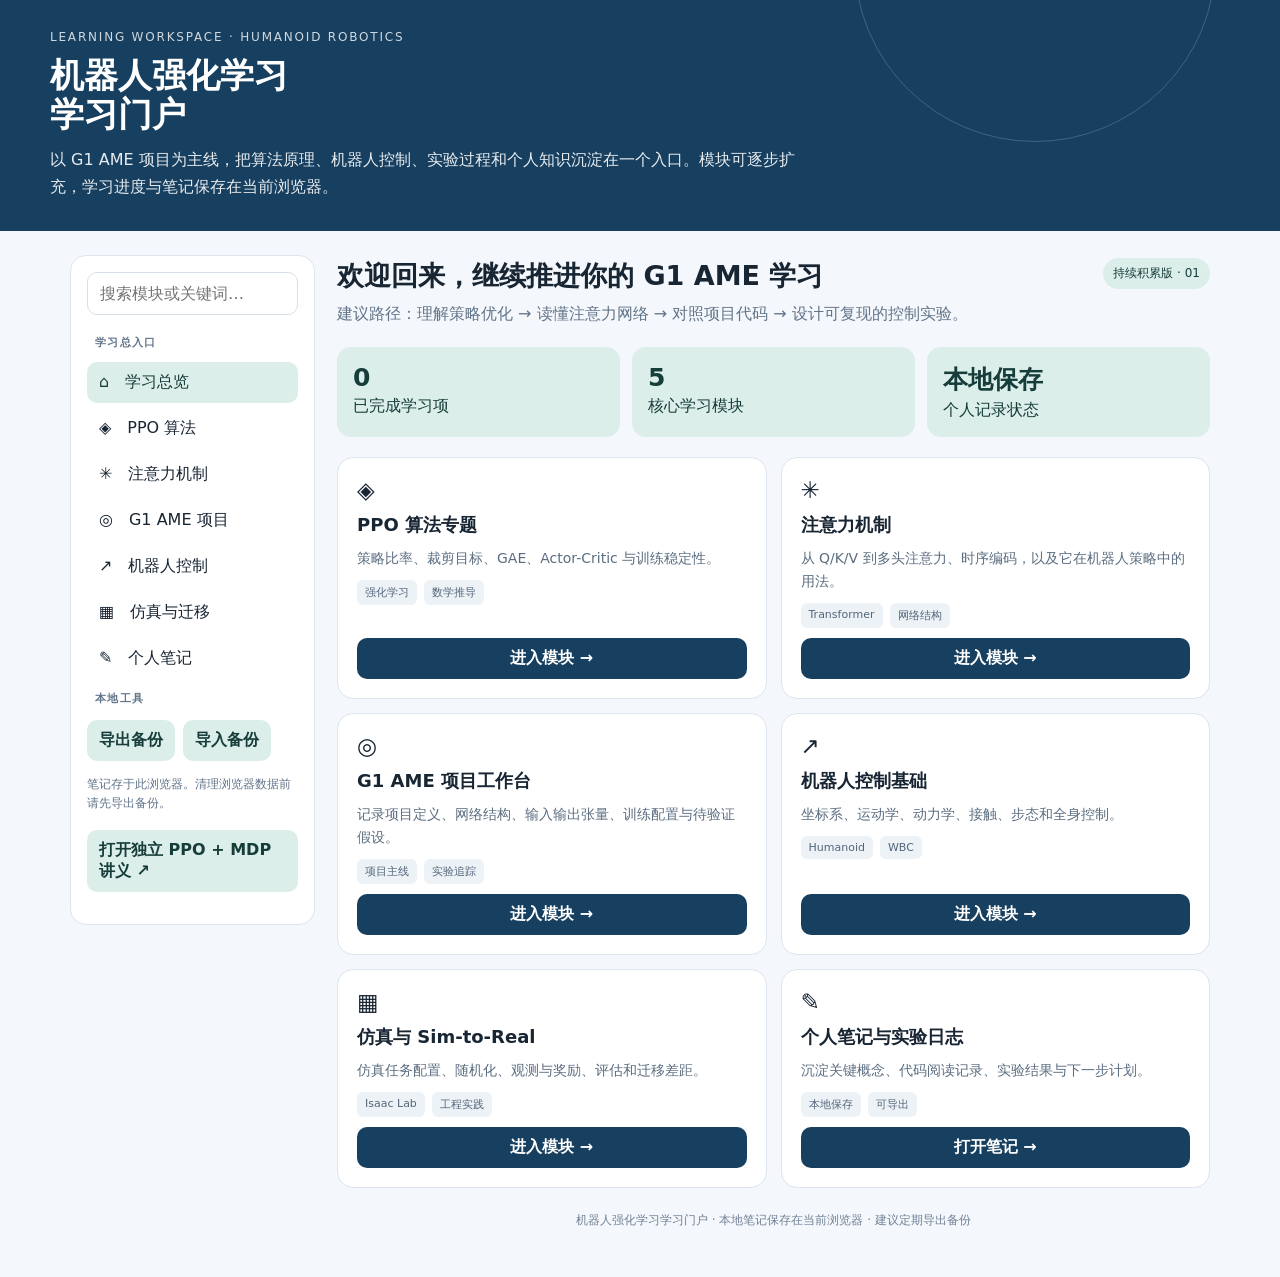
==== index.html @ b21512e2 "调整文件结构" ====
<!doctype html>
<html lang="zh-CN" data-sites-preview-theme>
<head>
<meta charset="utf-8"><meta name="viewport" content="width=device-width,initial-scale=1">
<title>机器人强化学习学习门户</title>
<style>
:root{--site-primary:#173f5f;--site-on-primary:#ffffff;--site-secondary:#dceeea;--site-on-secondary:#163d3a;--site-background:#f4f7fb;--site-on-background:#182533;--site-font-body:Inter,ui-sans-serif,system-ui,-apple-system,"Segoe UI",sans-serif;--site-font-heading:Inter,ui-sans-serif,system-ui,-apple-system,"Segoe UI",sans-serif;--site-heading-scale:1;--site-spacing-scale:1;--site-radius-scale:1;--site-decoration-opacity:1;}
*{box-sizing:border-box}body{margin:0;font-family:var(--site-font-body);color:var(--site-on-background);background:light-dark(var(--site-background),#111923)}#app{min-height:100vh;background-color:light-dark(var(--site-background),#111923);color:light-dark(var(--site-on-background),#e7edf4);border-radius:0}.top{background:var(--site-primary);color:var(--site-on-primary);padding:30px max(22px,calc((100vw - 1180px)/2));position:relative;overflow:hidden}.top:after{content:"";position:absolute;width:360px;height:360px;border:1px solid #ffffff30;border-radius:50%;right:5%;top:-220px;opacity:var(--site-decoration-opacity);pointer-events:none}.eyebrow{font-size:12px;letter-spacing:.15em;text-transform:uppercase;opacity:.8}.top h1{font-size:calc(34px * var(--site-heading-scale));line-height:1.15;margin:12px 0}.top p{max-width:760px;line-height:1.7;opacity:.9;margin:0}.layout{max-width:1180px;margin:auto;padding:24px 20px;display:grid;grid-template-columns:245px minmax(0,1fr);gap:22px}.side,.panel,.card{background:light-dark(#fff,#192432);border:1px solid light-dark(#dce4ed,#2c3a4a);border-radius:calc(16px * var(--site-radius-scale));}.side{padding:16px;height:max-content;position:sticky;top:14px}.label{font-size:11px;text-transform:uppercase;letter-spacing:.12em;color:light-dark(#627489,#a5b6c8);font-weight:700;margin:12px 8px}.nav{display:flex;flex-direction:column;gap:5px}.nav button,.action,.module-btn{font:inherit;cursor:pointer;border:0;border-radius:10px;padding:10px 12px;text-align:left;color:inherit;background:transparent}.nav button:hover,.nav button.active{background:var(--site-secondary);color:var(--site-on-secondary)}.search{width:100%;padding:11px 12px;border:1px solid light-dark(#d7e0e9,#344456);border-radius:10px;background:transparent;color:inherit;font:inherit;margin-bottom:8px}.main{min-width:0}.welcome{display:flex;justify-content:space-between;gap:18px;align-items:start;margin:3px 0 20px}.welcome h2{font-size:calc(27px * var(--site-heading-scale));margin:0 0 7px}.muted{color:light-dark(#627489,#a9b8c8);line-height:1.65}.pill{font-size:12px;background:var(--site-secondary);color:var(--site-on-secondary);border-radius:999px;padding:7px 10px;white-space:nowrap}.stats{display:grid;grid-template-columns:repeat(3,1fr);gap:12px;margin:20px 0}.stat{padding:16px;border-radius:14px;background:var(--site-secondary);color:var(--site-on-secondary)}.stat strong{display:block;font-size:25px;margin-bottom:4px}.grid{display:grid;grid-template-columns:repeat(2,minmax(0,1fr));gap:14px}.card{padding:19px;display:flex;flex-direction:column;gap:10px}.card .icon{font-size:23px}.card h3{margin:0;font-size:18px}.card p{margin:0;line-height:1.65;color:light-dark(#5b6d80,#adbdcc);font-size:14px}.meta{display:flex;gap:7px;flex-wrap:wrap}.tag{font-size:11px;padding:5px 8px;border-radius:6px;background:light-dark(#edf2f7,#263647);color:light-dark(#52657a,#c2d0dd)}.module-btn{margin-top:auto;background:var(--site-primary);color:var(--site-on-primary);text-align:center;font-weight:650}.panel{padding:24px}.panel h2{margin-top:0;font-size:calc(26px * var(--site-heading-scale))}.panel h3{margin-top:24px}.formula{font-family:ui-monospace,SFMono-Regular,Consolas,monospace;background:light-dark(#eef4f8,#101b28);padding:14px;border-radius:10px;overflow:auto;line-height:1.7}.callout{padding:14px 16px;border-left:4px solid #3d9b8b;background:light-dark(#edf8f5,#172e30);border-radius:8px;line-height:1.7}.checklist{list-style:none;padding:0}.checklist li{padding:10px 0;border-bottom:1px solid light-dark(#e6ebf0,#2a3948)}.checklist input{margin-right:9px;accent-color:#258878}.notes{width:100%;min-height:180px;resize:vertical;font:inherit;line-height:1.6;padding:14px;border:1px solid light-dark(#d6e0e9,#344456);border-radius:10px;background:transparent;color:inherit}.toolbar{display:flex;gap:8px;flex-wrap:wrap;margin:14px 0}.action{background:var(--site-secondary);color:var(--site-on-secondary);font-weight:650}.foot{font-size:12px;color:light-dark(#718197,#8fa2b7);padding:24px 0;text-align:center}.hidden{display:none!important}@media(max-width:760px){.layout{grid-template-columns:1fr}.side{position:static}.nav{display:grid;grid-template-columns:repeat(2,minmax(0,1fr))}.stats{grid-template-columns:1fr}.grid{grid-template-columns:1fr}.welcome{display:block}.pill{display:inline-block;margin-top:12px}.top{padding:25px 20px}}
</style></head>
<body><div id="app"><header class="top"><div class="eyebrow">LEARNING WORKSPACE · HUMANOID ROBOTICS</div><h1>机器人强化学习<br>学习门户</h1><p>以 G1 AME 项目为主线，把算法原理、机器人控制、实验过程和个人知识沉淀在一个入口。模块可逐步扩充，学习进度与笔记保存在当前浏览器。</p></header><div class="layout"><aside class="side"><input class="search" id="search" placeholder="搜索模块或关键词…" aria-label="搜索模块"><div class="label">学习总入口</div><nav class="nav" id="nav"><button class="active" data-page="home">⌂　学习总览</button><button data-page="ppo">◈　PPO 算法</button><button data-page="attention">✳　注意力机制</button><button data-page="ame">◎　G1 AME 项目</button><button data-page="robot">↗　机器人控制</button><button data-page="sim">▦　仿真与迁移</button><button data-page="notes">✎　个人笔记</button></nav><div class="label">本地工具</div><div class="toolbar"><button class="action" id="export">导出备份</button><button class="action" id="import">导入备份</button><input type="file" id="file" accept="application/json" class="hidden"></div><p class="muted" style="font-size:12px">笔记存于此浏览器。清理浏览器数据前请先导出备份。</p><p><a class="action" style="display:block;text-decoration:none" href="./ppo.html">打开独立 PPO + MDP 讲义 ↗</a></p></aside><main class="main"><section id="home" class="page"><div class="welcome"><div><h2>欢迎回来，继续推进你的 G1 AME 学习</h2><div class="muted">建议路径：理解策略优化 → 读懂注意力网络 → 对照项目代码 → 设计可复现的控制实验。</div></div><span class="pill">持续积累版 · 01</span></div><div class="stats"><div class="stat"><strong id="doneCount">0</strong><span>已完成学习项</span></div><div class="stat"><strong>5</strong><span>核心学习模块</span></div><div class="stat"><strong id="noteStatus">本地保存</strong><span>个人记录状态</span></div></div><div class="grid" id="cards"><article class="card" data-terms="ppo policy gradient clip actor critic gae 算法"><div class="icon">◈</div><h3>PPO 算法专题</h3><p>策略比率、裁剪目标、GAE、Actor-Critic 与训练稳定性。</p><div class="meta"><span class="tag">强化学习</span><span class="tag">数学推导</span></div><button class="module-btn" data-open="ppo">进入模块 →</button></article><article class="card" data-terms="attention transformer self attention q k v 多头 注意力"><div class="icon">✳</div><h3>注意力机制</h3><p>从 Q/K/V 到多头注意力、时序编码，以及它在机器人策略中的用法。</p><div class="meta"><span class="tag">Transformer</span><span class="tag">网络结构</span></div><button class="module-btn" data-open="attention">进入模块 →</button></article><article class="card" data-terms="g1 ame humanoid 项目代码 实验"><div class="icon">◎</div><h3>G1 AME 项目工作台</h3><p>记录项目定义、网络结构、输入输出张量、训练配置与待验证假设。</p><div class="meta"><span class="tag">项目主线</span><span class="tag">实验追踪</span></div><button class="module-btn" data-open="ame">进入模块 →</button></article><article class="card" data-terms="robot dynamics kinematics locomotion whole body control 运动学 动力学"><div class="icon">↗</div><h3>机器人控制基础</h3><p>坐标系、运动学、动力学、接触、步态和全身控制。</p><div class="meta"><span class="tag">Humanoid</span><span class="tag">WBC</span></div><button class="module-btn" data-open="robot">进入模块 →</button></article><article class="card" data-terms="isaac lab simulation sim to real 仿真 迁移"><div class="icon">▦</div><h3>仿真与 Sim-to-Real</h3><p>仿真任务配置、随机化、观测与奖励、评估和迁移差距。</p><div class="meta"><span class="tag">Isaac Lab</span><span class="tag">工程实践</span></div><button class="module-btn" data-open="sim">进入模块 →</button></article><article class="card" data-terms="notes journal experiment notebook 笔记 实验记录"><div class="icon">✎</div><h3>个人笔记与实验日志</h3><p>沉淀关键概念、代码阅读记录、实验结果与下一步计划。</p><div class="meta"><span class="tag">本地保存</span><span class="tag">可导出</span></div><button class="module-btn" data-open="notes">打开笔记 →</button></article></div></section>
<section id="ppo" class="page hidden panel"><span class="pill">算法专项</span><h2>PPO：近端策略优化</h2><p class="muted">PPO 通过限制新旧策略更新幅度，降低策略梯度更新过猛造成的不稳定。重点是理解概率比率、优势函数和裁剪目标之间的关系。</p><h3>核心目标函数</h3><div class="formula">rₜ(θ) = πθ(aₜ|sₜ) / πθold(aₜ|sₜ)<br>LCLIP = Eₜ[min(rₜ Aₜ, clip(rₜ, 1−ε, 1+ε) Aₜ)]</div><p>当优势 Aₜ 为正时，策略希望提高该动作概率；当优势为负时，策略希望降低其概率。clip 限制比率对目标函数的有利方向贡献，避免单次更新过大。</p><h3>训练中的关键组成</h3><ul><li><b>Actor：</b>给出动作分布，而不只是动作均值。</li><li><b>Critic：</b>估计状态价值 V(s)，帮助计算优势。</li><li><b>GAE：</b>在偏差与方差之间折中估计优势。</li><li><b>Entropy：</b>鼓励策略保留探索性。</li><li><b>Value loss：</b>训练价值网络拟合回报目标。</li></ul><div class="callout">机器人任务提示：先确认 action 是关节位置目标、关节增量还是力矩；不同 action 定义会改变策略学习难度与安全性。</div><h3>学习检查</h3><label><input type="checkbox" class="progress" data-id="ppo1"> 我能解释 PPO 的概率比率 rₜ</label><br><label><input type="checkbox" class="progress" data-id="ppo2"> 我能解释优势函数 Aₜ 与 GAE</label><br><label><input type="checkbox" class="progress" data-id="ppo3"> 我能从训练日志判断 KL、entropy 和 value loss</label><p><button class="action" data-open="notes">去记录疑问 →</button></p></section>
<section id="attention" class="page hidden panel"><span class="pill">网络结构专项</span><h2>注意力机制与 Transformer</h2><p class="muted">注意力让网络根据当前查询动态聚合不同输入位置的信息。它可以用于历史观测编码、身体部位特征交互或多模态融合，但不意味着必然优于 MLP。</p><h3>Scaled Dot-Product Attention</h3><div class="formula">Attention(Q,K,V) = softmax(QKᵀ / √dₖ) V</div><ul><li><b>Q（Query）：</b>当前要寻找什么信息。</li><li><b>K（Key）：</b>各输入位置提供什么匹配线索。</li><li><b>V（Value）：</b>匹配后实际聚合的信息内容。</li><li><b>Multi-Head：</b>并行学习不同子空间中的关系，再拼接映射。</li></ul><h3>机器人策略中可探索的用法</h3><div class="grid"><div class="card"><h3>历史观测编码</h3><p>把过去若干帧的关节状态、基座姿态、速度与指令作为序列输入，学习时序依赖。</p></div><div class="card"><h3>身体部位交互</h3><p>把不同关节组或身体部位编码为 token，探索跨部位的信息融合。</p></div><div class="card"><h3>条件信息融合</h3><p>研究目标速度、地形或参考动作作为条件时，是否适合 Cross-Attention。</p></div><div class="card"><h3>对照基线</h3><p>固定训练预算和随机种子，对比 MLP、轻量时序模型与 Attention。</p></div></div><h3>PyTorch 形状提醒</h3><div class="formula">输入常见形状（batch_first=True）：[batch, seq_len, embed_dim]<br>输出形状通常与 query 的前两维对应：[batch, seq_len, embed_dim]</div><div class="callout">不要只看 attention 权重图就断言模型“理解”了某个关节。应结合消融实验、性能指标、稳定性与推理耗时验证。</div><h3>学习检查</h3><label><input type="checkbox" class="progress" data-id="att1"> 我能说清 Q、K、V 的形状与含义</label><br><label><input type="checkbox" class="progress" data-id="att2"> 我能解释缩放项 √dₖ 的作用</label><br><label><input type="checkbox" class="progress" data-id="att3"> 我设计了与 MLP 基线公平对比的实验</label></section>
<section id="ame" class="page hidden panel"><span class="pill">项目工作台</span><h2>G1 AME 项目</h2><p class="muted">这里先作为项目知识入口。AME 的具体含义、仓库结构和网络细节需要以你实际使用的论文或代码为准，不在缺少上下文时预设项目实现。</p><h3>建议建立的代码阅读清单</h3><ul class="checklist"><li><label><input type="checkbox" class="progress" data-id="ame1"> 找到 Actor / Policy 网络定义</label></li><li><label><input type="checkbox" class="progress" data-id="ame2"> 记录 observation 每个字段与维度</label></li><li><label><input type="checkbox" class="progress" data-id="ame3"> 确认 action 语义、维度、缩放和控制频率</label></li><li><label><input type="checkbox" class="progress" data-id="ame4"> 找到 reward、termination 与 reset 逻辑</label></li><li><label><input type="checkbox" class="progress" data-id="ame5"> 确认 Attention 插入位置与张量变换</label></li><li><label><input type="checkbox" class="progress" data-id="ame6"> 记录基线、训练预算、评估指标和随机种子</label></li></ul><h3>项目问题记录</h3><textarea class="notes" data-note="ame" placeholder="例如：Policy 输入如何分组？attention 插在 encoder 还是 actor trunk？请记录文件路径、类名和待验证问题…"></textarea></section>
<section id="robot" class="page hidden panel"><span class="pill">机器人基础</span><h2>运动学、动力学与全身控制</h2><h3>需要掌握的概念</h3><ul><li>坐标系：世界系、基座系、关节局部系与传感器系。</li><li>正运动学：由关节位置得到末端位姿。</li><li>逆运动学：求解达到目标位姿的关节配置。</li><li>刚体动力学：质量矩阵、科氏/离心项、重力项和外力。</li><li>接触动力学：足底接触、摩擦锥、支撑相与摆动相。</li><li>全身控制（WBC）：协调任务空间目标、关节约束与接触约束。</li></ul><div class="formula">M(q) q̈ + C(q,q̇) q̇ + g(q) = τ + J(q)ᵀ f</div><div class="callout">强化学习策略通常不是脱离控制系统单独工作的：观测定义、低层控制器、PD 增益、动作缩放和仿真接触模型都会影响训练结果。</div><h3>学习检查</h3><label><input type="checkbox" class="progress" data-id="rob1"> 我能区分位置控制、速度控制与力矩控制</label><br><label><input type="checkbox" class="progress" data-id="rob2"> 我能解释足底接触与摩擦约束的基本作用</label></section>
<section id="sim" class="page hidden panel"><span class="pill">工程实践</span><h2>仿真训练与 Sim-to-Real</h2><h3>实验时重点追踪</h3><ul><li>环境与机器人配置：关节顺序、限位、质量、惯量、碰撞几何。</li><li>观测：归一化、历史堆叠、噪声、延迟与缺失值处理。</li><li>奖励：任务目标、姿态、能耗、平滑性、接触与存活奖励。</li><li>随机化：质量、摩擦、执行器、传感器噪声、延迟与地形。</li><li>评估：多随机种子、不同地形、扰动恢复、跌倒率和能耗。</li></ul><h3>单变量实验模板</h3><div class="formula">实验问题 → 唯一改动 → 固定训练预算 → 多种子评估<br>→ 记录均值/方差 → 分析成功率、稳定性与推理成本</div><label><input type="checkbox" class="progress" data-id="sim1"> 已保存一份可复现的基线配置</label><br><label><input type="checkbox" class="progress" data-id="sim2"> 已定义训练指标与独立评估场景</label></section>
<section id="notes" class="page hidden panel"><span class="pill">个人知识库</span><h2>个人笔记与实验日志</h2><p class="muted">输入内容会自动保存在当前浏览器的本地存储中。更换浏览器或设备前，请导出备份。</p><textarea class="notes" id="generalNotes" data-note="general" placeholder="日期 / 阅读材料 / 关键发现 / 代码位置 / 实验结果 / 下一步计划"></textarea><h3>实验记录模板</h3><div class="toolbar"><button class="action" id="insertTemplate">插入实验模板</button><button class="action" id="saveNow">立即保存</button></div><div class="muted" id="savedMessage" aria-live="polite">自动保存已开启</div></section><div class="foot">机器人强化学习学习门户 · 本地笔记保存在当前浏览器 · 建议定期导出备份</div></main></div></div>
<script>
const pages=[...document.querySelectorAll('.page')];function openPage(id){pages.forEach(p=>p.classList.toggle('hidden',p.id!==id));document.querySelectorAll('.nav button').forEach(b=>b.classList.toggle('active',b.dataset.page===id));window.scrollTo({top:0,behavior:'smooth'});localStorage.setItem('rlportal:lastPage',id)}document.querySelectorAll('[data-page]').forEach(b=>b.addEventListener('click',()=>openPage(b.dataset.page)));document.querySelectorAll('[data-open]').forEach(b=>b.addEventListener('click',()=>openPage(b.dataset.open)));
function updateCount(){const all=[...document.querySelectorAll('.progress')];document.getElementById('doneCount').textContent=all.filter(x=>x.checked).length;all.forEach(x=>localStorage.setItem('rlportal:progress:'+x.dataset.id,x.checked?'1':'0'))}document.querySelectorAll('.progress').forEach(x=>{x.checked=localStorage.getItem('rlportal:progress:'+x.dataset.id)==='1';x.addEventListener('change',updateCount)});updateCount();
document.querySelectorAll('[data-note]').forEach(x=>{x.value=localStorage.getItem('rlportal:note:'+x.dataset.note)||'';x.addEventListener('input',()=>{localStorage.setItem('rlportal:note:'+x.dataset.note,x.value);document.getElementById('noteStatus').textContent='已保存';document.getElementById('savedMessage').textContent='已自动保存 · '+new Date().toLocaleTimeString()})});document.getElementById('saveNow').addEventListener('click',()=>{document.querySelectorAll('[data-note]').forEach(x=>localStorage.setItem('rlportal:note:'+x.dataset.note,x.value));document.getElementById('savedMessage').textContent='已保存 · '+new Date().toLocaleTimeString()});document.getElementById('insertTemplate').addEventListener('click',()=>{const x=document.getElementById('generalNotes');x.value+=(x.value?'\n\n':'')+'【实验记录】\n日期：\n研究问题：\n基线配置 / commit：\n唯一改动：\n训练预算与随机种子：\n评估指标：\n结果（均值/方差）：\n观察与解释：\n下一步：';x.dispatchEvent(new Event('input'))});
document.getElementById('search').addEventListener('input',e=>{const q=e.target.value.trim().toLowerCase();document.querySelectorAll('#cards .card').forEach(c=>c.classList.toggle('hidden',!!q&&!(c.innerText+' '+c.dataset.terms).toLowerCase().includes(q)));if(q)openPage('home')});document.getElementById('export').addEventListener('click',()=>{const data={version:1,exportedAt:new Date().toISOString(),progress:{},notes:{}};document.querySelectorAll('.progress').forEach(x=>data.progress[x.dataset.id]=x.checked);document.querySelectorAll('[data-note]').forEach(x=>data.notes[x.dataset.note]=x.value);const a=document.createElement('a');a.href=URL.createObjectURL(new Blob([JSON.stringify(data,null,2)],{type:'application/json'}));a.download='机器人强化学习学习备份.json';a.click();URL.revokeObjectURL(a.href)});document.getElementById('import').addEventListener('click',()=>document.getElementById('file').click());document.getElementById('file').addEventListener('change',async e=>{const f=e.target.files[0];if(!f)return;try{const d=JSON.parse(await f.text());Object.entries(d.progress||{}).forEach(([k,v])=>localStorage.setItem('rlportal:progress:'+k,v?'1':'0'));Object.entries(d.notes||{}).forEach(([k,v])=>localStorage.setItem('rlportal:note:'+k,v));location.reload()}catch(err){alert('备份文件无法解析，请选择有效的 JSON 备份。')}});const last=localStorage.getItem('rlportal:lastPage');if(last&&document.getElementById(last))openPage(last);
</script></body></html>
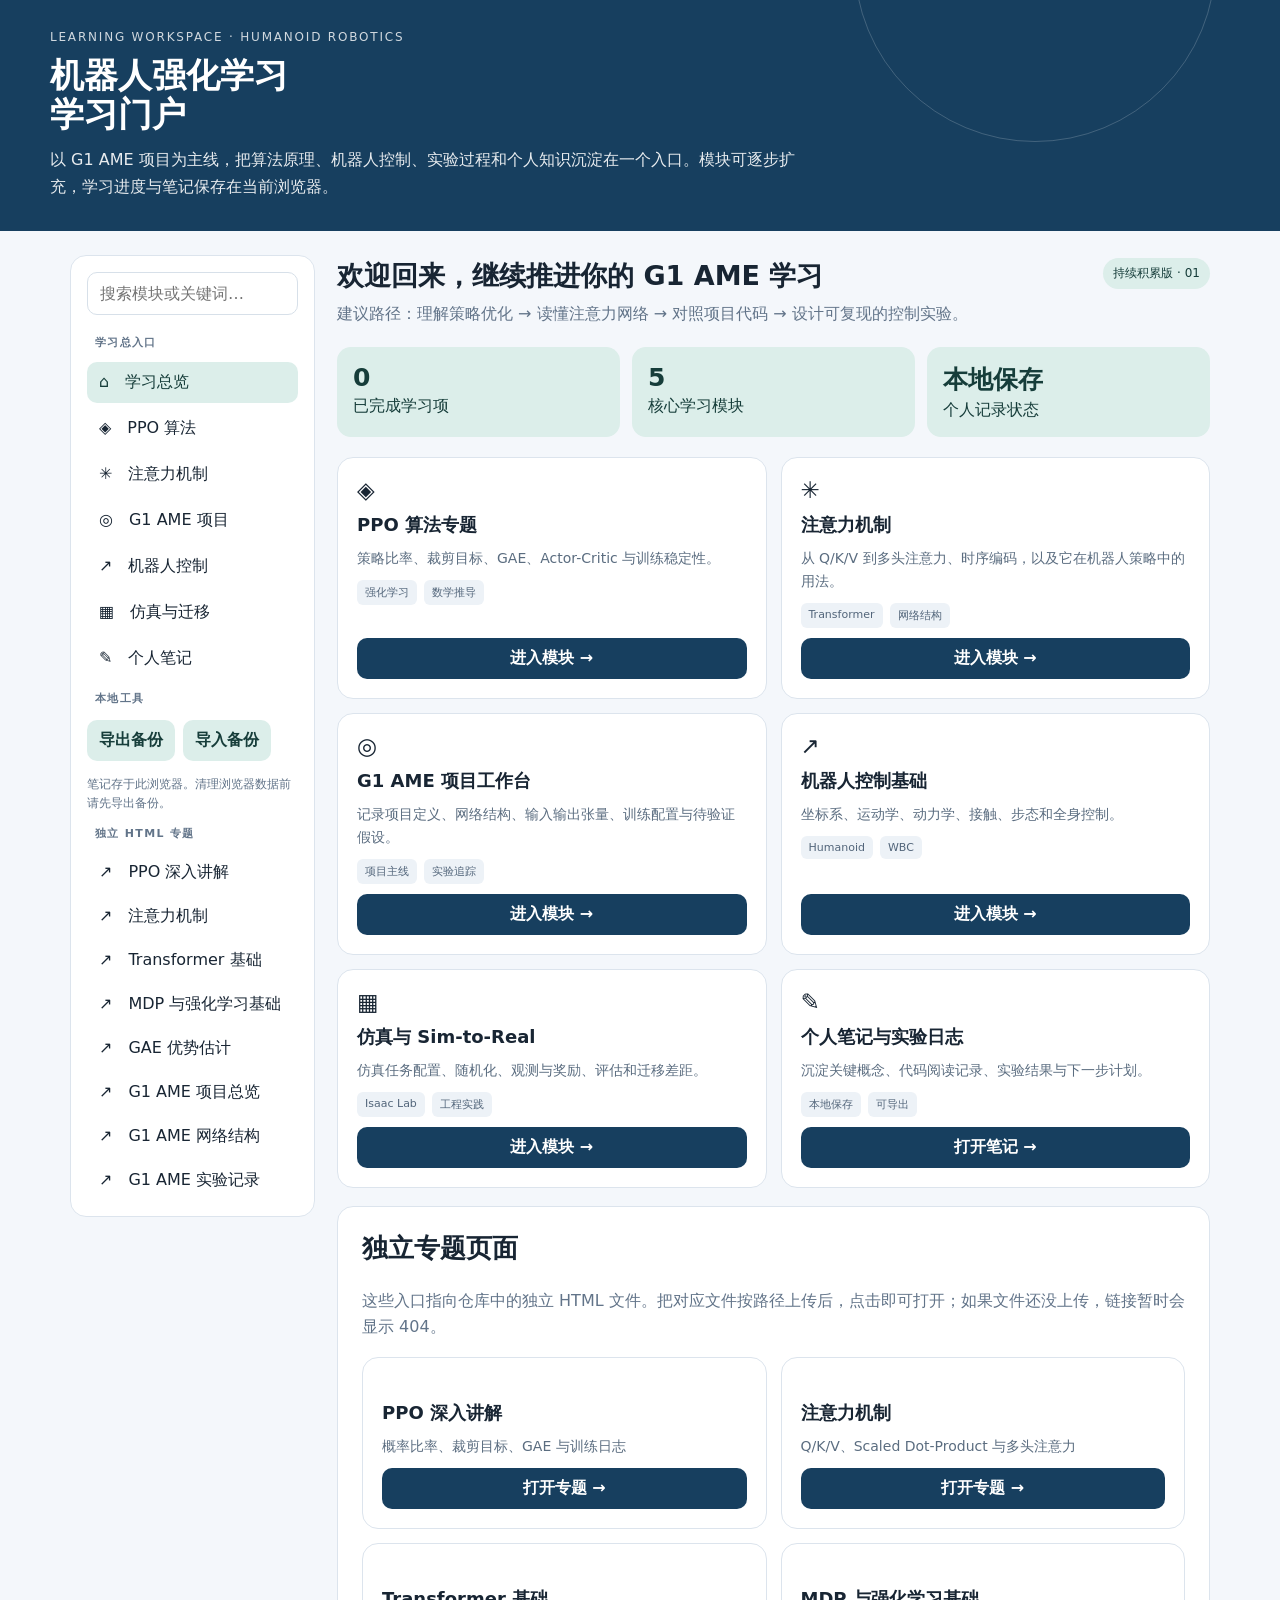
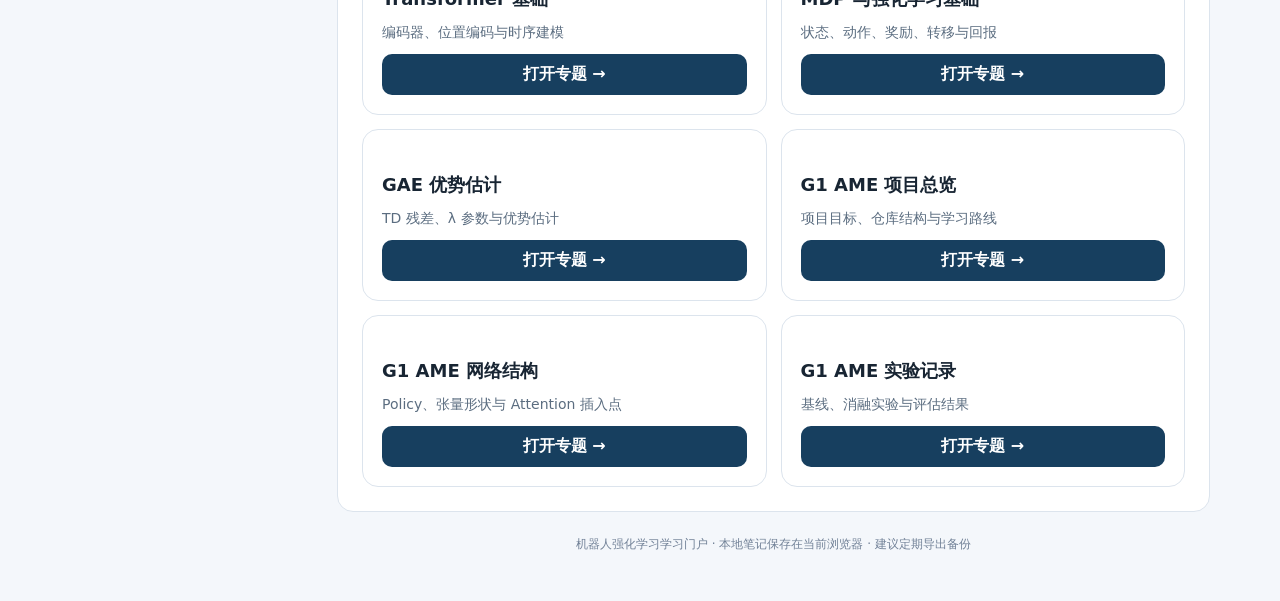
==== commit b5ac495e: "all-new" ====
--- a/index.html
+++ b/index.html
@@ -7,7 +7,7 @@
 :root{--site-primary:#173f5f;--site-on-primary:#ffffff;--site-secondary:#dceeea;--site-on-secondary:#163d3a;--site-background:#f4f7fb;--site-on-background:#182533;--site-font-body:Inter,ui-sans-serif,system-ui,-apple-system,"Segoe UI",sans-serif;--site-font-heading:Inter,ui-sans-serif,system-ui,-apple-system,"Segoe UI",sans-serif;--site-heading-scale:1;--site-spacing-scale:1;--site-radius-scale:1;--site-decoration-opacity:1;}
 *{box-sizing:border-box}body{margin:0;font-family:var(--site-font-body);color:var(--site-on-background);background:light-dark(var(--site-background),#111923)}#app{min-height:100vh;background-color:light-dark(var(--site-background),#111923);color:light-dark(var(--site-on-background),#e7edf4);border-radius:0}.top{background:var(--site-primary);color:var(--site-on-primary);padding:30px max(22px,calc((100vw - 1180px)/2));position:relative;overflow:hidden}.top:after{content:"";position:absolute;width:360px;height:360px;border:1px solid #ffffff30;border-radius:50%;right:5%;top:-220px;opacity:var(--site-decoration-opacity);pointer-events:none}.eyebrow{font-size:12px;letter-spacing:.15em;text-transform:uppercase;opacity:.8}.top h1{font-size:calc(34px * var(--site-heading-scale));line-height:1.15;margin:12px 0}.top p{max-width:760px;line-height:1.7;opacity:.9;margin:0}.layout{max-width:1180px;margin:auto;padding:24px 20px;display:grid;grid-template-columns:245px minmax(0,1fr);gap:22px}.side,.panel,.card{background:light-dark(#fff,#192432);border:1px solid light-dark(#dce4ed,#2c3a4a);border-radius:calc(16px * var(--site-radius-scale));}.side{padding:16px;height:max-content;position:sticky;top:14px}.label{font-size:11px;text-transform:uppercase;letter-spacing:.12em;color:light-dark(#627489,#a5b6c8);font-weight:700;margin:12px 8px}.nav{display:flex;flex-direction:column;gap:5px}.nav button,.action,.module-btn{font:inherit;cursor:pointer;border:0;border-radius:10px;padding:10px 12px;text-align:left;color:inherit;background:transparent}.nav button:hover,.nav button.active{background:var(--site-secondary);color:var(--site-on-secondary)}.search{width:100%;padding:11px 12px;border:1px solid light-dark(#d7e0e9,#344456);border-radius:10px;background:transparent;color:inherit;font:inherit;margin-bottom:8px}.main{min-width:0}.welcome{display:flex;justify-content:space-between;gap:18px;align-items:start;margin:3px 0 20px}.welcome h2{font-size:calc(27px * var(--site-heading-scale));margin:0 0 7px}.muted{color:light-dark(#627489,#a9b8c8);line-height:1.65}.pill{font-size:12px;background:var(--site-secondary);color:var(--site-on-secondary);border-radius:999px;padding:7px 10px;white-space:nowrap}.stats{display:grid;grid-template-columns:repeat(3,1fr);gap:12px;margin:20px 0}.stat{padding:16px;border-radius:14px;background:var(--site-secondary);color:var(--site-on-secondary)}.stat strong{display:block;font-size:25px;margin-bottom:4px}.grid{display:grid;grid-template-columns:repeat(2,minmax(0,1fr));gap:14px}.card{padding:19px;display:flex;flex-direction:column;gap:10px}.card .icon{font-size:23px}.card h3{margin:0;font-size:18px}.card p{margin:0;line-height:1.65;color:light-dark(#5b6d80,#adbdcc);font-size:14px}.meta{display:flex;gap:7px;flex-wrap:wrap}.tag{font-size:11px;padding:5px 8px;border-radius:6px;background:light-dark(#edf2f7,#263647);color:light-dark(#52657a,#c2d0dd)}.module-btn{margin-top:auto;background:var(--site-primary);color:var(--site-on-primary);text-align:center;font-weight:650}.panel{padding:24px}.panel h2{margin-top:0;font-size:calc(26px * var(--site-heading-scale))}.panel h3{margin-top:24px}.formula{font-family:ui-monospace,SFMono-Regular,Consolas,monospace;background:light-dark(#eef4f8,#101b28);padding:14px;border-radius:10px;overflow:auto;line-height:1.7}.callout{padding:14px 16px;border-left:4px solid #3d9b8b;background:light-dark(#edf8f5,#172e30);border-radius:8px;line-height:1.7}.checklist{list-style:none;padding:0}.checklist li{padding:10px 0;border-bottom:1px solid light-dark(#e6ebf0,#2a3948)}.checklist input{margin-right:9px;accent-color:#258878}.notes{width:100%;min-height:180px;resize:vertical;font:inherit;line-height:1.6;padding:14px;border:1px solid light-dark(#d6e0e9,#344456);border-radius:10px;background:transparent;color:inherit}.toolbar{display:flex;gap:8px;flex-wrap:wrap;margin:14px 0}.action{background:var(--site-secondary);color:var(--site-on-secondary);font-weight:650}.foot{font-size:12px;color:light-dark(#718197,#8fa2b7);padding:24px 0;text-align:center}.hidden{display:none!important}@media(max-width:760px){.layout{grid-template-columns:1fr}.side{position:static}.nav{display:grid;grid-template-columns:repeat(2,minmax(0,1fr))}.stats{grid-template-columns:1fr}.grid{grid-template-columns:1fr}.welcome{display:block}.pill{display:inline-block;margin-top:12px}.top{padding:25px 20px}}
 </style></head>
-<body><div id="app"><header class="top"><div class="eyebrow">LEARNING WORKSPACE · HUMANOID ROBOTICS</div><h1>机器人强化学习<br>学习门户</h1><p>以 G1 AME 项目为主线，把算法原理、机器人控制、实验过程和个人知识沉淀在一个入口。模块可逐步扩充，学习进度与笔记保存在当前浏览器。</p></header><div class="layout"><aside class="side"><input class="search" id="search" placeholder="搜索模块或关键词…" aria-label="搜索模块"><div class="label">学习总入口</div><nav class="nav" id="nav"><button class="active" data-page="home">⌂　学习总览</button><button data-page="ppo">◈　PPO 算法</button><button data-page="attention">✳　注意力机制</button><button data-page="ame">◎　G1 AME 项目</button><button data-page="robot">↗　机器人控制</button><button data-page="sim">▦　仿真与迁移</button><button data-page="notes">✎　个人笔记</button></nav><div class="label">本地工具</div><div class="toolbar"><button class="action" id="export">导出备份</button><button class="action" id="import">导入备份</button><input type="file" id="file" accept="application/json" class="hidden"></div><p class="muted" style="font-size:12px">笔记存于此浏览器。清理浏览器数据前请先导出备份。</p><p><a class="action" style="display:block;text-decoration:none" href="./ppo.html">打开独立 PPO + MDP 讲义 ↗</a></p></aside><main class="main"><section id="home" class="page"><div class="welcome"><div><h2>欢迎回来，继续推进你的 G1 AME 学习</h2><div class="muted">建议路径：理解策略优化 → 读懂注意力网络 → 对照项目代码 → 设计可复现的控制实验。</div></div><span class="pill">持续积累版 · 01</span></div><div class="stats"><div class="stat"><strong id="doneCount">0</strong><span>已完成学习项</span></div><div class="stat"><strong>5</strong><span>核心学习模块</span></div><div class="stat"><strong id="noteStatus">本地保存</strong><span>个人记录状态</span></div></div><div class="grid" id="cards"><article class="card" data-terms="ppo policy gradient clip actor critic gae 算法"><div class="icon">◈</div><h3>PPO 算法专题</h3><p>策略比率、裁剪目标、GAE、Actor-Critic 与训练稳定性。</p><div class="meta"><span class="tag">强化学习</span><span class="tag">数学推导</span></div><button class="module-btn" data-open="ppo">进入模块 →</button></article><article class="card" data-terms="attention transformer self attention q k v 多头 注意力"><div class="icon">✳</div><h3>注意力机制</h3><p>从 Q/K/V 到多头注意力、时序编码，以及它在机器人策略中的用法。</p><div class="meta"><span class="tag">Transformer</span><span class="tag">网络结构</span></div><button class="module-btn" data-open="attention">进入模块 →</button></article><article class="card" data-terms="g1 ame humanoid 项目代码 实验"><div class="icon">◎</div><h3>G1 AME 项目工作台</h3><p>记录项目定义、网络结构、输入输出张量、训练配置与待验证假设。</p><div class="meta"><span class="tag">项目主线</span><span class="tag">实验追踪</span></div><button class="module-btn" data-open="ame">进入模块 →</button></article><article class="card" data-terms="robot dynamics kinematics locomotion whole body control 运动学 动力学"><div class="icon">↗</div><h3>机器人控制基础</h3><p>坐标系、运动学、动力学、接触、步态和全身控制。</p><div class="meta"><span class="tag">Humanoid</span><span class="tag">WBC</span></div><button class="module-btn" data-open="robot">进入模块 →</button></article><article class="card" data-terms="isaac lab simulation sim to real 仿真 迁移"><div class="icon">▦</div><h3>仿真与 Sim-to-Real</h3><p>仿真任务配置、随机化、观测与奖励、评估和迁移差距。</p><div class="meta"><span class="tag">Isaac Lab</span><span class="tag">工程实践</span></div><button class="module-btn" data-open="sim">进入模块 →</button></article><article class="card" data-terms="notes journal experiment notebook 笔记 实验记录"><div class="icon">✎</div><h3>个人笔记与实验日志</h3><p>沉淀关键概念、代码阅读记录、实验结果与下一步计划。</p><div class="meta"><span class="tag">本地保存</span><span class="tag">可导出</span></div><button class="module-btn" data-open="notes">打开笔记 →</button></article></div></section>
+<body><div id="app"><header class="top"><div class="eyebrow">LEARNING WORKSPACE · HUMANOID ROBOTICS</div><h1>机器人强化学习<br>学习门户</h1><p>以 G1 AME 项目为主线，把算法原理、机器人控制、实验过程和个人知识沉淀在一个入口。模块可逐步扩充，学习进度与笔记保存在当前浏览器。</p></header><div class="layout"><aside class="side"><input class="search" id="search" placeholder="搜索模块或关键词…" aria-label="搜索模块"><div class="label">学习总入口</div><nav class="nav" id="nav"><button class="active" data-page="home">⌂　学习总览</button><button data-page="ppo">◈　PPO 算法</button><button data-page="attention">✳　注意力机制</button><button data-page="ame">◎　G1 AME 项目</button><button data-page="robot">↗　机器人控制</button><button data-page="sim">▦　仿真与迁移</button><button data-page="notes">✎　个人笔记</button></nav><div class="label">本地工具</div><div class="toolbar"><button class="action" id="export">导出备份</button><button class="action" id="import">导入备份</button><input type="file" id="file" accept="application/json" class="hidden"></div><p class="muted" style="font-size:12px">笔记存于此浏览器。清理浏览器数据前请先导出备份。</p></aside><main class="main"><section id="home" class="page"><div class="welcome"><div><h2>欢迎回来，继续推进你的 G1 AME 学习</h2><div class="muted">建议路径：理解策略优化 → 读懂注意力网络 → 对照项目代码 → 设计可复现的控制实验。</div></div><span class="pill">持续积累版 · 01</span></div><div class="stats"><div class="stat"><strong id="doneCount">0</strong><span>已完成学习项</span></div><div class="stat"><strong>5</strong><span>核心学习模块</span></div><div class="stat"><strong id="noteStatus">本地保存</strong><span>个人记录状态</span></div></div><div class="grid" id="cards"><article class="card" data-terms="ppo policy gradient clip actor critic gae 算法"><div class="icon">◈</div><h3>PPO 算法专题</h3><p>策略比率、裁剪目标、GAE、Actor-Critic 与训练稳定性。</p><div class="meta"><span class="tag">强化学习</span><span class="tag">数学推导</span></div><button class="module-btn" data-open="ppo">进入模块 →</button></article><article class="card" data-terms="attention transformer self attention q k v 多头 注意力"><div class="icon">✳</div><h3>注意力机制</h3><p>从 Q/K/V 到多头注意力、时序编码，以及它在机器人策略中的用法。</p><div class="meta"><span class="tag">Transformer</span><span class="tag">网络结构</span></div><button class="module-btn" data-open="attention">进入模块 →</button></article><article class="card" data-terms="g1 ame humanoid 项目代码 实验"><div class="icon">◎</div><h3>G1 AME 项目工作台</h3><p>记录项目定义、网络结构、输入输出张量、训练配置与待验证假设。</p><div class="meta"><span class="tag">项目主线</span><span class="tag">实验追踪</span></div><button class="module-btn" data-open="ame">进入模块 →</button></article><article class="card" data-terms="robot dynamics kinematics locomotion whole body control 运动学 动力学"><div class="icon">↗</div><h3>机器人控制基础</h3><p>坐标系、运动学、动力学、接触、步态和全身控制。</p><div class="meta"><span class="tag">Humanoid</span><span class="tag">WBC</span></div><button class="module-btn" data-open="robot">进入模块 →</button></article><article class="card" data-terms="isaac lab simulation sim to real 仿真 迁移"><div class="icon">▦</div><h3>仿真与 Sim-to-Real</h3><p>仿真任务配置、随机化、观测与奖励、评估和迁移差距。</p><div class="meta"><span class="tag">Isaac Lab</span><span class="tag">工程实践</span></div><button class="module-btn" data-open="sim">进入模块 →</button></article><article class="card" data-terms="notes journal experiment notebook 笔记 实验记录"><div class="icon">✎</div><h3>个人笔记与实验日志</h3><p>沉淀关键概念、代码阅读记录、实验结果与下一步计划。</p><div class="meta"><span class="tag">本地保存</span><span class="tag">可导出</span></div><button class="module-btn" data-open="notes">打开笔记 →</button></article></div></section>
 <section id="ppo" class="page hidden panel"><span class="pill">算法专项</span><h2>PPO：近端策略优化</h2><p class="muted">PPO 通过限制新旧策略更新幅度，降低策略梯度更新过猛造成的不稳定。重点是理解概率比率、优势函数和裁剪目标之间的关系。</p><h3>核心目标函数</h3><div class="formula">rₜ(θ) = πθ(aₜ|sₜ) / πθold(aₜ|sₜ)<br>LCLIP = Eₜ[min(rₜ Aₜ, clip(rₜ, 1−ε, 1+ε) Aₜ)]</div><p>当优势 Aₜ 为正时，策略希望提高该动作概率；当优势为负时，策略希望降低其概率。clip 限制比率对目标函数的有利方向贡献，避免单次更新过大。</p><h3>训练中的关键组成</h3><ul><li><b>Actor：</b>给出动作分布，而不只是动作均值。</li><li><b>Critic：</b>估计状态价值 V(s)，帮助计算优势。</li><li><b>GAE：</b>在偏差与方差之间折中估计优势。</li><li><b>Entropy：</b>鼓励策略保留探索性。</li><li><b>Value loss：</b>训练价值网络拟合回报目标。</li></ul><div class="callout">机器人任务提示：先确认 action 是关节位置目标、关节增量还是力矩；不同 action 定义会改变策略学习难度与安全性。</div><h3>学习检查</h3><label><input type="checkbox" class="progress" data-id="ppo1"> 我能解释 PPO 的概率比率 rₜ</label><br><label><input type="checkbox" class="progress" data-id="ppo2"> 我能解释优势函数 Aₜ 与 GAE</label><br><label><input type="checkbox" class="progress" data-id="ppo3"> 我能从训练日志判断 KL、entropy 和 value loss</label><p><button class="action" data-open="notes">去记录疑问 →</button></p></section>
 <section id="attention" class="page hidden panel"><span class="pill">网络结构专项</span><h2>注意力机制与 Transformer</h2><p class="muted">注意力让网络根据当前查询动态聚合不同输入位置的信息。它可以用于历史观测编码、身体部位特征交互或多模态融合，但不意味着必然优于 MLP。</p><h3>Scaled Dot-Product Attention</h3><div class="formula">Attention(Q,K,V) = softmax(QKᵀ / √dₖ) V</div><ul><li><b>Q（Query）：</b>当前要寻找什么信息。</li><li><b>K（Key）：</b>各输入位置提供什么匹配线索。</li><li><b>V（Value）：</b>匹配后实际聚合的信息内容。</li><li><b>Multi-Head：</b>并行学习不同子空间中的关系，再拼接映射。</li></ul><h3>机器人策略中可探索的用法</h3><div class="grid"><div class="card"><h3>历史观测编码</h3><p>把过去若干帧的关节状态、基座姿态、速度与指令作为序列输入，学习时序依赖。</p></div><div class="card"><h3>身体部位交互</h3><p>把不同关节组或身体部位编码为 token，探索跨部位的信息融合。</p></div><div class="card"><h3>条件信息融合</h3><p>研究目标速度、地形或参考动作作为条件时，是否适合 Cross-Attention。</p></div><div class="card"><h3>对照基线</h3><p>固定训练预算和随机种子，对比 MLP、轻量时序模型与 Attention。</p></div></div><h3>PyTorch 形状提醒</h3><div class="formula">输入常见形状（batch_first=True）：[batch, seq_len, embed_dim]<br>输出形状通常与 query 的前两维对应：[batch, seq_len, embed_dim]</div><div class="callout">不要只看 attention 权重图就断言模型“理解”了某个关节。应结合消融实验、性能指标、稳定性与推理耗时验证。</div><h3>学习检查</h3><label><input type="checkbox" class="progress" data-id="att1"> 我能说清 Q、K、V 的形状与含义</label><br><label><input type="checkbox" class="progress" data-id="att2"> 我能解释缩放项 √dₖ 的作用</label><br><label><input type="checkbox" class="progress" data-id="att3"> 我设计了与 MLP 基线公平对比的实验</label></section>
 <section id="ame" class="page hidden panel"><span class="pill">项目工作台</span><h2>G1 AME 项目</h2><p class="muted">这里先作为项目知识入口。AME 的具体含义、仓库结构和网络细节需要以你实际使用的论文或代码为准，不在缺少上下文时预设项目实现。</p><h3>建议建立的代码阅读清单</h3><ul class="checklist"><li><label><input type="checkbox" class="progress" data-id="ame1"> 找到 Actor / Policy 网络定义</label></li><li><label><input type="checkbox" class="progress" data-id="ame2"> 记录 observation 每个字段与维度</label></li><li><label><input type="checkbox" class="progress" data-id="ame3"> 确认 action 语义、维度、缩放和控制频率</label></li><li><label><input type="checkbox" class="progress" data-id="ame4"> 找到 reward、termination 与 reset 逻辑</label></li><li><label><input type="checkbox" class="progress" data-id="ame5"> 确认 Attention 插入位置与张量变换</label></li><li><label><input type="checkbox" class="progress" data-id="ame6"> 记录基线、训练预算、评估指标和随机种子</label></li></ul><h3>项目问题记录</h3><textarea class="notes" data-note="ame" placeholder="例如：Policy 输入如何分组？attention 插在 encoder 还是 actor trunk？请记录文件路径、类名和待验证问题…"></textarea></section>
@@ -15,6 +15,27 @@
 <section id="sim" class="page hidden panel"><span class="pill">工程实践</span><h2>仿真训练与 Sim-to-Real</h2><h3>实验时重点追踪</h3><ul><li>环境与机器人配置：关节顺序、限位、质量、惯量、碰撞几何。</li><li>观测：归一化、历史堆叠、噪声、延迟与缺失值处理。</li><li>奖励：任务目标、姿态、能耗、平滑性、接触与存活奖励。</li><li>随机化：质量、摩擦、执行器、传感器噪声、延迟与地形。</li><li>评估：多随机种子、不同地形、扰动恢复、跌倒率和能耗。</li></ul><h3>单变量实验模板</h3><div class="formula">实验问题 → 唯一改动 → 固定训练预算 → 多种子评估<br>→ 记录均值/方差 → 分析成功率、稳定性与推理成本</div><label><input type="checkbox" class="progress" data-id="sim1"> 已保存一份可复现的基线配置</label><br><label><input type="checkbox" class="progress" data-id="sim2"> 已定义训练指标与独立评估场景</label></section>
 <section id="notes" class="page hidden panel"><span class="pill">个人知识库</span><h2>个人笔记与实验日志</h2><p class="muted">输入内容会自动保存在当前浏览器的本地存储中。更换浏览器或设备前，请导出备份。</p><textarea class="notes" id="generalNotes" data-note="general" placeholder="日期 / 阅读材料 / 关键发现 / 代码位置 / 实验结果 / 下一步计划"></textarea><h3>实验记录模板</h3><div class="toolbar"><button class="action" id="insertTemplate">插入实验模板</button><button class="action" id="saveNow">立即保存</button></div><div class="muted" id="savedMessage" aria-live="polite">自动保存已开启</div></section><div class="foot">机器人强化学习学习门户 · 本地笔记保存在当前浏览器 · 建议定期导出备份</div></main></div></div>
 <script>
+// 独立 HTML 专题入口：上传对应文件到仓库后即可通过相对路径访问。
+const externalModules=[
+  {title:'PPO 深入讲解',path:'./modules/ppo.html',desc:'概率比率、裁剪目标、GAE 与训练日志'},
+  {title:'注意力机制',path:'./modules/attention.html',desc:'Q/K/V、Scaled Dot-Product 与多头注意力'},
+  {title:'Transformer 基础',path:'./modules/transformer.html',desc:'编码器、位置编码与时序建模'},
+  {title:'MDP 与强化学习基础',path:'./modules/mdp.html',desc:'状态、动作、奖励、转移与回报'},
+  {title:'GAE 优势估计',path:'./modules/gae.html',desc:'TD 残差、λ 参数与优势估计'},
+  {title:'G1 AME 项目总览',path:'./g1-ame/overview.html',desc:'项目目标、仓库结构与学习路线'},
+  {title:'G1 AME 网络结构',path:'./g1-ame/network.html',desc:'Policy、张量形状与 Attention 插入点'},
+  {title:'G1 AME 实验记录',path:'./g1-ame/experiments.html',desc:'基线、消融实验与评估结果'}
+];
+const side=document.querySelector('.side');
+const sideLabel=document.createElement('div');sideLabel.className='label';sideLabel.textContent='独立 HTML 专题';side.appendChild(sideLabel);
+const sideLinks=document.createElement('nav');sideLinks.className='nav';
+externalModules.forEach(m=>{const a=document.createElement('a');a.href=m.path;a.textContent='↗　'+m.title;a.style.cssText='display:block;text-decoration:none;font:inherit;border-radius:10px;padding:9px 12px;color:inherit;';a.addEventListener('mouseenter',()=>a.style.background='var(--site-secondary)');a.addEventListener('mouseleave',()=>a.style.background='transparent');sideLinks.appendChild(a)});
+side.appendChild(sideLinks);
+const externalSection=document.createElement('section');externalSection.className='panel';externalSection.style.marginTop='18px';
+externalSection.innerHTML='<h2>独立专题页面</h2><p class="muted">这些入口指向仓库中的独立 HTML 文件。把对应文件按路径上传后，点击即可打开；如果文件还没上传，链接暂时会显示 404。</p><div class="grid" id="externalModuleCards"></div>';
+const externalGrid=externalSection.querySelector('#externalModuleCards');
+externalModules.forEach(m=>{const card=document.createElement('article');card.className='card';const title=document.createElement('h3');title.textContent=m.title;const desc=document.createElement('p');desc.textContent=m.desc;const link=document.createElement('a');link.className='module-btn';link.href=m.path;link.textContent='打开专题 →';link.style.textDecoration='none';card.append(title,desc,link);externalGrid.appendChild(card)});
+document.getElementById('home').appendChild(externalSection);
 const pages=[...document.querySelectorAll('.page')];function openPage(id){pages.forEach(p=>p.classList.toggle('hidden',p.id!==id));document.querySelectorAll('.nav button').forEach(b=>b.classList.toggle('active',b.dataset.page===id));window.scrollTo({top:0,behavior:'smooth'});localStorage.setItem('rlportal:lastPage',id)}document.querySelectorAll('[data-page]').forEach(b=>b.addEventListener('click',()=>openPage(b.dataset.page)));document.querySelectorAll('[data-open]').forEach(b=>b.addEventListener('click',()=>openPage(b.dataset.open)));
 function updateCount(){const all=[...document.querySelectorAll('.progress')];document.getElementById('doneCount').textContent=all.filter(x=>x.checked).length;all.forEach(x=>localStorage.setItem('rlportal:progress:'+x.dataset.id,x.checked?'1':'0'))}document.querySelectorAll('.progress').forEach(x=>{x.checked=localStorage.getItem('rlportal:progress:'+x.dataset.id)==='1';x.addEventListener('change',updateCount)});updateCount();
 document.querySelectorAll('[data-note]').forEach(x=>{x.value=localStorage.getItem('rlportal:note:'+x.dataset.note)||'';x.addEventListener('input',()=>{localStorage.setItem('rlportal:note:'+x.dataset.note,x.value);document.getElementById('noteStatus').textContent='已保存';document.getElementById('savedMessage').textContent='已自动保存 · '+new Date().toLocaleTimeString()})});document.getElementById('saveNow').addEventListener('click',()=>{document.querySelectorAll('[data-note]').forEach(x=>localStorage.setItem('rlportal:note:'+x.dataset.note,x.value));document.getElementById('savedMessage').textContent='已保存 · '+new Date().toLocaleTimeString()});document.getElementById('insertTemplate').addEventListener('click',()=>{const x=document.getElementById('generalNotes');x.value+=(x.value?'\n\n':'')+'【实验记录】\n日期：\n研究问题：\n基线配置 / commit：\n唯一改动：\n训练预算与随机种子：\n评估指标：\n结果（均值/方差）：\n观察与解释：\n下一步：';x.dispatchEvent(new Event('input'))});
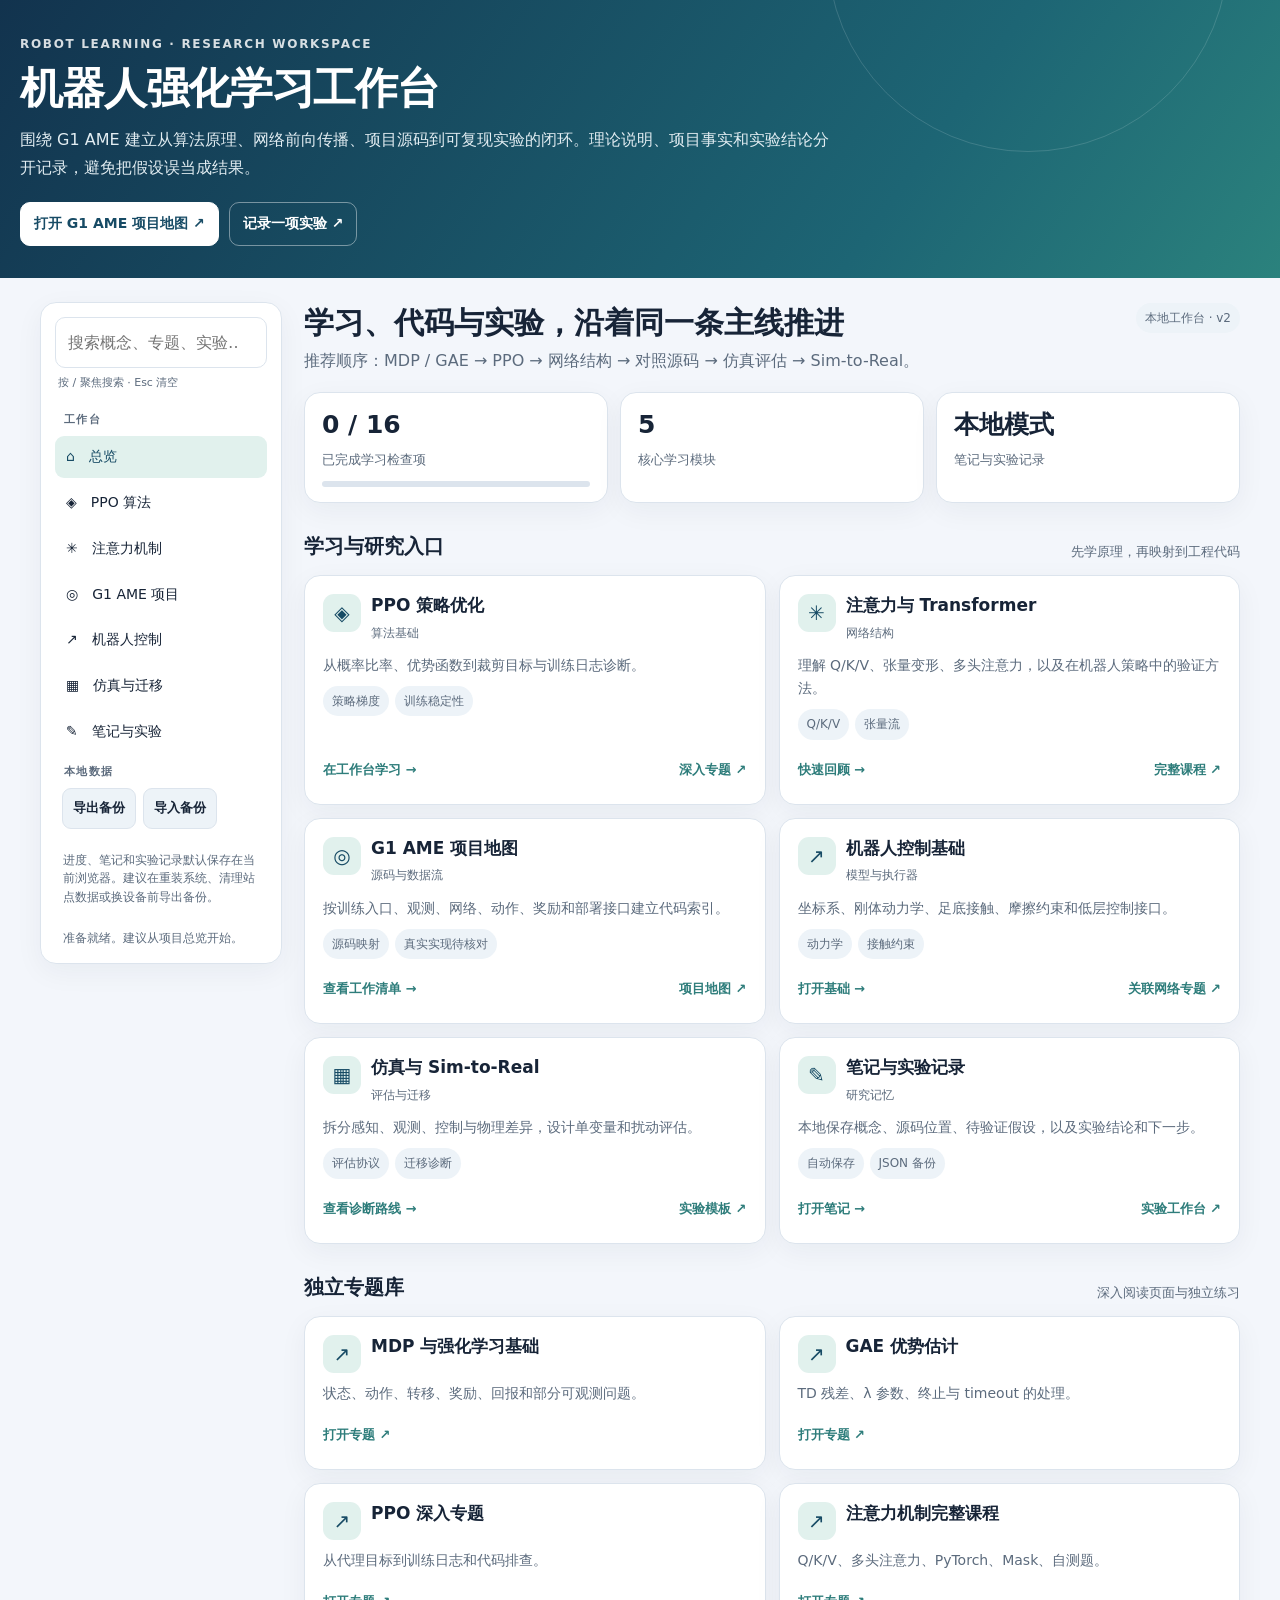
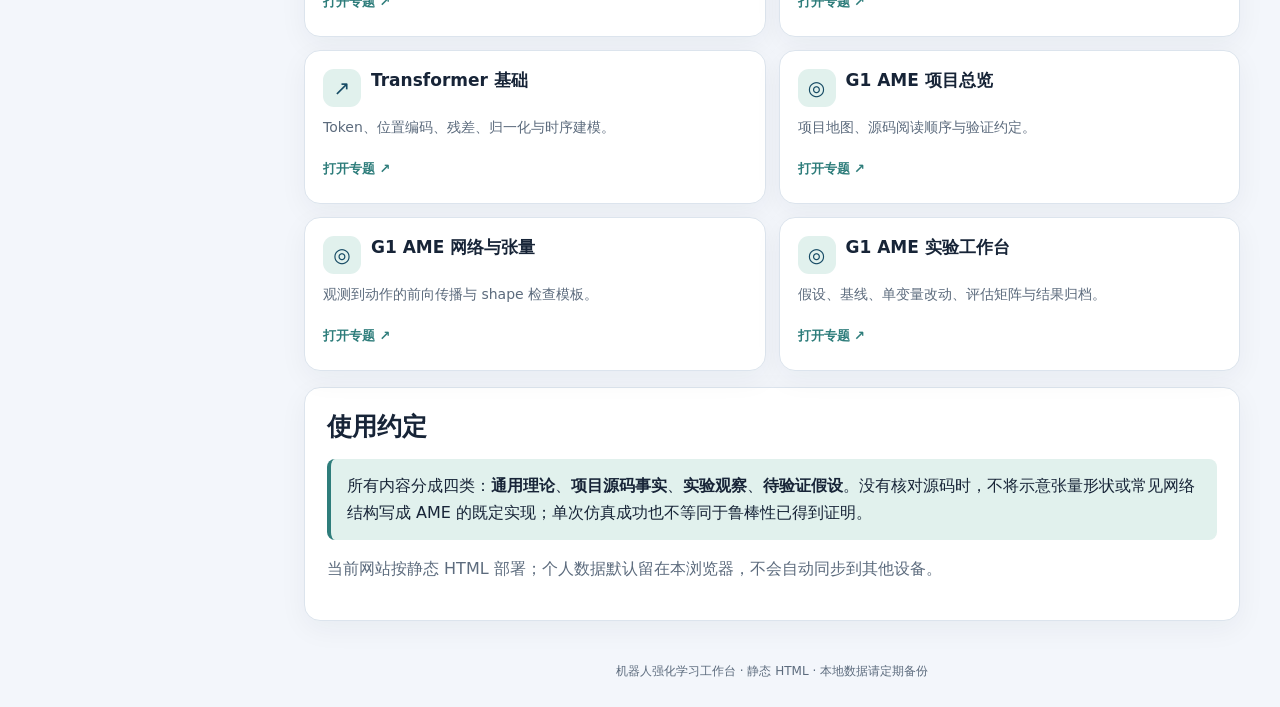
==== commit d87eeaf2: "重构" ====
--- a/index.html
+++ b/index.html
@@ -1,43 +1,127 @@
 <!doctype html>
-<html lang="zh-CN" data-sites-preview-theme>
+<html lang="zh-CN">
 <head>
 <meta charset="utf-8"><meta name="viewport" content="width=device-width,initial-scale=1">
-<title>机器人强化学习学习门户</title>
+<meta name="description" content="机器人强化学习学习与实验工作台：PPO、Transformer、G1 AME、机器人控制与 Sim-to-Real。">
+<title>机器人强化学习工作台</title>
 <style>
-:root{--site-primary:#173f5f;--site-on-primary:#ffffff;--site-secondary:#dceeea;--site-on-secondary:#163d3a;--site-background:#f4f7fb;--site-on-background:#182533;--site-font-body:Inter,ui-sans-serif,system-ui,-apple-system,"Segoe UI",sans-serif;--site-font-heading:Inter,ui-sans-serif,system-ui,-apple-system,"Segoe UI",sans-serif;--site-heading-scale:1;--site-spacing-scale:1;--site-radius-scale:1;--site-decoration-opacity:1;}
-*{box-sizing:border-box}body{margin:0;font-family:var(--site-font-body);color:var(--site-on-background);background:light-dark(var(--site-background),#111923)}#app{min-height:100vh;background-color:light-dark(var(--site-background),#111923);color:light-dark(var(--site-on-background),#e7edf4);border-radius:0}.top{background:var(--site-primary);color:var(--site-on-primary);padding:30px max(22px,calc((100vw - 1180px)/2));position:relative;overflow:hidden}.top:after{content:"";position:absolute;width:360px;height:360px;border:1px solid #ffffff30;border-radius:50%;right:5%;top:-220px;opacity:var(--site-decoration-opacity);pointer-events:none}.eyebrow{font-size:12px;letter-spacing:.15em;text-transform:uppercase;opacity:.8}.top h1{font-size:calc(34px * var(--site-heading-scale));line-height:1.15;margin:12px 0}.top p{max-width:760px;line-height:1.7;opacity:.9;margin:0}.layout{max-width:1180px;margin:auto;padding:24px 20px;display:grid;grid-template-columns:245px minmax(0,1fr);gap:22px}.side,.panel,.card{background:light-dark(#fff,#192432);border:1px solid light-dark(#dce4ed,#2c3a4a);border-radius:calc(16px * var(--site-radius-scale));}.side{padding:16px;height:max-content;position:sticky;top:14px}.label{font-size:11px;text-transform:uppercase;letter-spacing:.12em;color:light-dark(#627489,#a5b6c8);font-weight:700;margin:12px 8px}.nav{display:flex;flex-direction:column;gap:5px}.nav button,.action,.module-btn{font:inherit;cursor:pointer;border:0;border-radius:10px;padding:10px 12px;text-align:left;color:inherit;background:transparent}.nav button:hover,.nav button.active{background:var(--site-secondary);color:var(--site-on-secondary)}.search{width:100%;padding:11px 12px;border:1px solid light-dark(#d7e0e9,#344456);border-radius:10px;background:transparent;color:inherit;font:inherit;margin-bottom:8px}.main{min-width:0}.welcome{display:flex;justify-content:space-between;gap:18px;align-items:start;margin:3px 0 20px}.welcome h2{font-size:calc(27px * var(--site-heading-scale));margin:0 0 7px}.muted{color:light-dark(#627489,#a9b8c8);line-height:1.65}.pill{font-size:12px;background:var(--site-secondary);color:var(--site-on-secondary);border-radius:999px;padding:7px 10px;white-space:nowrap}.stats{display:grid;grid-template-columns:repeat(3,1fr);gap:12px;margin:20px 0}.stat{padding:16px;border-radius:14px;background:var(--site-secondary);color:var(--site-on-secondary)}.stat strong{display:block;font-size:25px;margin-bottom:4px}.grid{display:grid;grid-template-columns:repeat(2,minmax(0,1fr));gap:14px}.card{padding:19px;display:flex;flex-direction:column;gap:10px}.card .icon{font-size:23px}.card h3{margin:0;font-size:18px}.card p{margin:0;line-height:1.65;color:light-dark(#5b6d80,#adbdcc);font-size:14px}.meta{display:flex;gap:7px;flex-wrap:wrap}.tag{font-size:11px;padding:5px 8px;border-radius:6px;background:light-dark(#edf2f7,#263647);color:light-dark(#52657a,#c2d0dd)}.module-btn{margin-top:auto;background:var(--site-primary);color:var(--site-on-primary);text-align:center;font-weight:650}.panel{padding:24px}.panel h2{margin-top:0;font-size:calc(26px * var(--site-heading-scale))}.panel h3{margin-top:24px}.formula{font-family:ui-monospace,SFMono-Regular,Consolas,monospace;background:light-dark(#eef4f8,#101b28);padding:14px;border-radius:10px;overflow:auto;line-height:1.7}.callout{padding:14px 16px;border-left:4px solid #3d9b8b;background:light-dark(#edf8f5,#172e30);border-radius:8px;line-height:1.7}.checklist{list-style:none;padding:0}.checklist li{padding:10px 0;border-bottom:1px solid light-dark(#e6ebf0,#2a3948)}.checklist input{margin-right:9px;accent-color:#258878}.notes{width:100%;min-height:180px;resize:vertical;font:inherit;line-height:1.6;padding:14px;border:1px solid light-dark(#d6e0e9,#344456);border-radius:10px;background:transparent;color:inherit}.toolbar{display:flex;gap:8px;flex-wrap:wrap;margin:14px 0}.action{background:var(--site-secondary);color:var(--site-on-secondary);font-weight:650}.foot{font-size:12px;color:light-dark(#718197,#8fa2b7);padding:24px 0;text-align:center}.hidden{display:none!important}@media(max-width:760px){.layout{grid-template-columns:1fr}.side{position:static}.nav{display:grid;grid-template-columns:repeat(2,minmax(0,1fr))}.stats{grid-template-columns:1fr}.grid{grid-template-columns:1fr}.welcome{display:block}.pill{display:inline-block;margin-top:12px}.top{padding:25px 20px}}
-</style></head>
-<body><div id="app"><header class="top"><div class="eyebrow">LEARNING WORKSPACE · HUMANOID ROBOTICS</div><h1>机器人强化学习<br>学习门户</h1><p>以 G1 AME 项目为主线，把算法原理、机器人控制、实验过程和个人知识沉淀在一个入口。模块可逐步扩充，学习进度与笔记保存在当前浏览器。</p></header><div class="layout"><aside class="side"><input class="search" id="search" placeholder="搜索模块或关键词…" aria-label="搜索模块"><div class="label">学习总入口</div><nav class="nav" id="nav"><button class="active" data-page="home">⌂　学习总览</button><button data-page="ppo">◈　PPO 算法</button><button data-page="attention">✳　注意力机制</button><button data-page="ame">◎　G1 AME 项目</button><button data-page="robot">↗　机器人控制</button><button data-page="sim">▦　仿真与迁移</button><button data-page="notes">✎　个人笔记</button></nav><div class="label">本地工具</div><div class="toolbar"><button class="action" id="export">导出备份</button><button class="action" id="import">导入备份</button><input type="file" id="file" accept="application/json" class="hidden"></div><p class="muted" style="font-size:12px">笔记存于此浏览器。清理浏览器数据前请先导出备份。</p></aside><main class="main"><section id="home" class="page"><div class="welcome"><div><h2>欢迎回来，继续推进你的 G1 AME 学习</h2><div class="muted">建议路径：理解策略优化 → 读懂注意力网络 → 对照项目代码 → 设计可复现的控制实验。</div></div><span class="pill">持续积累版 · 01</span></div><div class="stats"><div class="stat"><strong id="doneCount">0</strong><span>已完成学习项</span></div><div class="stat"><strong>5</strong><span>核心学习模块</span></div><div class="stat"><strong id="noteStatus">本地保存</strong><span>个人记录状态</span></div></div><div class="grid" id="cards"><article class="card" data-terms="ppo policy gradient clip actor critic gae 算法"><div class="icon">◈</div><h3>PPO 算法专题</h3><p>策略比率、裁剪目标、GAE、Actor-Critic 与训练稳定性。</p><div class="meta"><span class="tag">强化学习</span><span class="tag">数学推导</span></div><button class="module-btn" data-open="ppo">进入模块 →</button></article><article class="card" data-terms="attention transformer self attention q k v 多头 注意力"><div class="icon">✳</div><h3>注意力机制</h3><p>从 Q/K/V 到多头注意力、时序编码，以及它在机器人策略中的用法。</p><div class="meta"><span class="tag">Transformer</span><span class="tag">网络结构</span></div><button class="module-btn" data-open="attention">进入模块 →</button></article><article class="card" data-terms="g1 ame humanoid 项目代码 实验"><div class="icon">◎</div><h3>G1 AME 项目工作台</h3><p>记录项目定义、网络结构、输入输出张量、训练配置与待验证假设。</p><div class="meta"><span class="tag">项目主线</span><span class="tag">实验追踪</span></div><button class="module-btn" data-open="ame">进入模块 →</button></article><article class="card" data-terms="robot dynamics kinematics locomotion whole body control 运动学 动力学"><div class="icon">↗</div><h3>机器人控制基础</h3><p>坐标系、运动学、动力学、接触、步态和全身控制。</p><div class="meta"><span class="tag">Humanoid</span><span class="tag">WBC</span></div><button class="module-btn" data-open="robot">进入模块 →</button></article><article class="card" data-terms="isaac lab simulation sim to real 仿真 迁移"><div class="icon">▦</div><h3>仿真与 Sim-to-Real</h3><p>仿真任务配置、随机化、观测与奖励、评估和迁移差距。</p><div class="meta"><span class="tag">Isaac Lab</span><span class="tag">工程实践</span></div><button class="module-btn" data-open="sim">进入模块 →</button></article><article class="card" data-terms="notes journal experiment notebook 笔记 实验记录"><div class="icon">✎</div><h3>个人笔记与实验日志</h3><p>沉淀关键概念、代码阅读记录、实验结果与下一步计划。</p><div class="meta"><span class="tag">本地保存</span><span class="tag">可导出</span></div><button class="module-btn" data-open="notes">打开笔记 →</button></article></div></section>
-<section id="ppo" class="page hidden panel"><span class="pill">算法专项</span><h2>PPO：近端策略优化</h2><p class="muted">PPO 通过限制新旧策略更新幅度，降低策略梯度更新过猛造成的不稳定。重点是理解概率比率、优势函数和裁剪目标之间的关系。</p><h3>核心目标函数</h3><div class="formula">rₜ(θ) = πθ(aₜ|sₜ) / πθold(aₜ|sₜ)<br>LCLIP = Eₜ[min(rₜ Aₜ, clip(rₜ, 1−ε, 1+ε) Aₜ)]</div><p>当优势 Aₜ 为正时，策略希望提高该动作概率；当优势为负时，策略希望降低其概率。clip 限制比率对目标函数的有利方向贡献，避免单次更新过大。</p><h3>训练中的关键组成</h3><ul><li><b>Actor：</b>给出动作分布，而不只是动作均值。</li><li><b>Critic：</b>估计状态价值 V(s)，帮助计算优势。</li><li><b>GAE：</b>在偏差与方差之间折中估计优势。</li><li><b>Entropy：</b>鼓励策略保留探索性。</li><li><b>Value loss：</b>训练价值网络拟合回报目标。</li></ul><div class="callout">机器人任务提示：先确认 action 是关节位置目标、关节增量还是力矩；不同 action 定义会改变策略学习难度与安全性。</div><h3>学习检查</h3><label><input type="checkbox" class="progress" data-id="ppo1"> 我能解释 PPO 的概率比率 rₜ</label><br><label><input type="checkbox" class="progress" data-id="ppo2"> 我能解释优势函数 Aₜ 与 GAE</label><br><label><input type="checkbox" class="progress" data-id="ppo3"> 我能从训练日志判断 KL、entropy 和 value loss</label><p><button class="action" data-open="notes">去记录疑问 →</button></p></section>
-<section id="attention" class="page hidden panel"><span class="pill">网络结构专项</span><h2>注意力机制与 Transformer</h2><p class="muted">注意力让网络根据当前查询动态聚合不同输入位置的信息。它可以用于历史观测编码、身体部位特征交互或多模态融合，但不意味着必然优于 MLP。</p><h3>Scaled Dot-Product Attention</h3><div class="formula">Attention(Q,K,V) = softmax(QKᵀ / √dₖ) V</div><ul><li><b>Q（Query）：</b>当前要寻找什么信息。</li><li><b>K（Key）：</b>各输入位置提供什么匹配线索。</li><li><b>V（Value）：</b>匹配后实际聚合的信息内容。</li><li><b>Multi-Head：</b>并行学习不同子空间中的关系，再拼接映射。</li></ul><h3>机器人策略中可探索的用法</h3><div class="grid"><div class="card"><h3>历史观测编码</h3><p>把过去若干帧的关节状态、基座姿态、速度与指令作为序列输入，学习时序依赖。</p></div><div class="card"><h3>身体部位交互</h3><p>把不同关节组或身体部位编码为 token，探索跨部位的信息融合。</p></div><div class="card"><h3>条件信息融合</h3><p>研究目标速度、地形或参考动作作为条件时，是否适合 Cross-Attention。</p></div><div class="card"><h3>对照基线</h3><p>固定训练预算和随机种子，对比 MLP、轻量时序模型与 Attention。</p></div></div><h3>PyTorch 形状提醒</h3><div class="formula">输入常见形状（batch_first=True）：[batch, seq_len, embed_dim]<br>输出形状通常与 query 的前两维对应：[batch, seq_len, embed_dim]</div><div class="callout">不要只看 attention 权重图就断言模型“理解”了某个关节。应结合消融实验、性能指标、稳定性与推理耗时验证。</div><h3>学习检查</h3><label><input type="checkbox" class="progress" data-id="att1"> 我能说清 Q、K、V 的形状与含义</label><br><label><input type="checkbox" class="progress" data-id="att2"> 我能解释缩放项 √dₖ 的作用</label><br><label><input type="checkbox" class="progress" data-id="att3"> 我设计了与 MLP 基线公平对比的实验</label></section>
-<section id="ame" class="page hidden panel"><span class="pill">项目工作台</span><h2>G1 AME 项目</h2><p class="muted">这里先作为项目知识入口。AME 的具体含义、仓库结构和网络细节需要以你实际使用的论文或代码为准，不在缺少上下文时预设项目实现。</p><h3>建议建立的代码阅读清单</h3><ul class="checklist"><li><label><input type="checkbox" class="progress" data-id="ame1"> 找到 Actor / Policy 网络定义</label></li><li><label><input type="checkbox" class="progress" data-id="ame2"> 记录 observation 每个字段与维度</label></li><li><label><input type="checkbox" class="progress" data-id="ame3"> 确认 action 语义、维度、缩放和控制频率</label></li><li><label><input type="checkbox" class="progress" data-id="ame4"> 找到 reward、termination 与 reset 逻辑</label></li><li><label><input type="checkbox" class="progress" data-id="ame5"> 确认 Attention 插入位置与张量变换</label></li><li><label><input type="checkbox" class="progress" data-id="ame6"> 记录基线、训练预算、评估指标和随机种子</label></li></ul><h3>项目问题记录</h3><textarea class="notes" data-note="ame" placeholder="例如：Policy 输入如何分组？attention 插在 encoder 还是 actor trunk？请记录文件路径、类名和待验证问题…"></textarea></section>
-<section id="robot" class="page hidden panel"><span class="pill">机器人基础</span><h2>运动学、动力学与全身控制</h2><h3>需要掌握的概念</h3><ul><li>坐标系：世界系、基座系、关节局部系与传感器系。</li><li>正运动学：由关节位置得到末端位姿。</li><li>逆运动学：求解达到目标位姿的关节配置。</li><li>刚体动力学：质量矩阵、科氏/离心项、重力项和外力。</li><li>接触动力学：足底接触、摩擦锥、支撑相与摆动相。</li><li>全身控制（WBC）：协调任务空间目标、关节约束与接触约束。</li></ul><div class="formula">M(q) q̈ + C(q,q̇) q̇ + g(q) = τ + J(q)ᵀ f</div><div class="callout">强化学习策略通常不是脱离控制系统单独工作的：观测定义、低层控制器、PD 增益、动作缩放和仿真接触模型都会影响训练结果。</div><h3>学习检查</h3><label><input type="checkbox" class="progress" data-id="rob1"> 我能区分位置控制、速度控制与力矩控制</label><br><label><input type="checkbox" class="progress" data-id="rob2"> 我能解释足底接触与摩擦约束的基本作用</label></section>
-<section id="sim" class="page hidden panel"><span class="pill">工程实践</span><h2>仿真训练与 Sim-to-Real</h2><h3>实验时重点追踪</h3><ul><li>环境与机器人配置：关节顺序、限位、质量、惯量、碰撞几何。</li><li>观测：归一化、历史堆叠、噪声、延迟与缺失值处理。</li><li>奖励：任务目标、姿态、能耗、平滑性、接触与存活奖励。</li><li>随机化：质量、摩擦、执行器、传感器噪声、延迟与地形。</li><li>评估：多随机种子、不同地形、扰动恢复、跌倒率和能耗。</li></ul><h3>单变量实验模板</h3><div class="formula">实验问题 → 唯一改动 → 固定训练预算 → 多种子评估<br>→ 记录均值/方差 → 分析成功率、稳定性与推理成本</div><label><input type="checkbox" class="progress" data-id="sim1"> 已保存一份可复现的基线配置</label><br><label><input type="checkbox" class="progress" data-id="sim2"> 已定义训练指标与独立评估场景</label></section>
-<section id="notes" class="page hidden panel"><span class="pill">个人知识库</span><h2>个人笔记与实验日志</h2><p class="muted">输入内容会自动保存在当前浏览器的本地存储中。更换浏览器或设备前，请导出备份。</p><textarea class="notes" id="generalNotes" data-note="general" placeholder="日期 / 阅读材料 / 关键发现 / 代码位置 / 实验结果 / 下一步计划"></textarea><h3>实验记录模板</h3><div class="toolbar"><button class="action" id="insertTemplate">插入实验模板</button><button class="action" id="saveNow">立即保存</button></div><div class="muted" id="savedMessage" aria-live="polite">自动保存已开启</div></section><div class="foot">机器人强化学习学习门户 · 本地笔记保存在当前浏览器 · 建议定期导出备份</div></main></div></div>
+:root{color-scheme:light dark;--bg:#f3f6fb;--surface:#fff;--surface2:#edf3f8;--text:#172437;--muted:#5c6b7d;--line:#dce4ed;--brand:#174b65;--brand2:#2e7d7b;--brandSoft:#e1f1ed;--good:#e8f6ee;--warn:#fff4df;--shadow:0 8px 28px rgba(18,42,64,.05)}
+*{box-sizing:border-box}html{scroll-behavior:smooth}body{margin:0;background:var(--bg);color:var(--text);font:16px/1.7 Inter,ui-sans-serif,system-ui,-apple-system,"Segoe UI","Noto Sans SC",sans-serif}button,input,textarea,select{font:inherit}button,a,input,textarea,select{outline-offset:3px}button:focus-visible,a:focus-visible,input:focus-visible,textarea:focus-visible{outline:3px solid #69b9ae}a{color:var(--brand2);text-underline-offset:3px}.hero{position:relative;overflow:hidden;background:linear-gradient(125deg,#12334e,#1d6574 70%,#2b827d);color:white;padding:34px max(20px,calc((100vw - 1240px)/2)) 32px}.hero:after{content:"";position:absolute;width:400px;height:400px;border:1px solid #ffffff25;border-radius:50%;right:4%;top:-250px;pointer-events:none}.eyebrow{font-size:12px;letter-spacing:.14em;text-transform:uppercase;opacity:.83;font-weight:750}.hero h1{font-size:clamp(29px,4vw,43px);line-height:1.15;margin:10px 0 12px;letter-spacing:-.025em}.hero p{max-width:820px;color:#e2edf2;margin:0;line-height:1.75}.hero-actions{display:flex;gap:10px;flex-wrap:wrap;margin-top:20px}.hero-link{color:white;text-decoration:none;border:1px solid #ffffff6b;border-radius:10px;padding:9px 13px;font-weight:650;font-size:14px}.hero-link.primary{background:#fff;color:#174b65;border-color:#fff}.shell{max-width:1240px;margin:auto;padding:24px 20px 12px;display:grid;grid-template-columns:242px minmax(0,1fr);gap:22px}.sidebar,.surface,.card,.stat{background:var(--surface);border:1px solid var(--line);border-radius:16px;box-shadow:var(--shadow)}.sidebar{padding:14px;height:max-content;position:sticky;top:14px}.side-heading{font-size:11px;letter-spacing:.12em;text-transform:uppercase;color:var(--muted);font-weight:800;padding:10px 9px 7px}.search-wrap{position:relative}.search{width:100%;padding:11px 12px;border:1px solid var(--line);border-radius:10px;background:var(--surface);color:var(--text);margin-bottom:6px}.search-help{font-size:11px;color:var(--muted);padding:0 3px 8px}.nav{display:flex;flex-direction:column;gap:4px}.nav button{font:inherit;font-size:14px;cursor:pointer;text-align:left;padding:9px 11px;border:0;border-radius:9px;background:transparent;color:var(--text);width:100%}.nav button:hover,.nav button.active{background:var(--brandSoft);color:var(--brand)}.side-note{font-size:12px;line-height:1.55;color:var(--muted);padding:10px 8px}.toolbar{display:flex;gap:7px;flex-wrap:wrap;padding:0 7px}.action,.primary-btn,.secondary-btn{cursor:pointer;border:1px solid var(--line);border-radius:9px;padding:8px 10px;font-weight:650;font-size:13px}.action,.secondary-btn{background:var(--surface2);color:var(--text)}.primary-btn{background:var(--brand);color:#fff;border-color:var(--brand)}.action:hover,.secondary-btn:hover,.primary-btn:hover{filter:brightness(.97)}.main{min-width:0}.page{min-width:0}.hidden{display:none!important}.welcome{display:flex;justify-content:space-between;gap:16px;align-items:flex-start;margin:1px 0 18px}.welcome h2{font-size:clamp(23px,2.8vw,30px);line-height:1.3;margin:0 0 6px}.muted{color:var(--muted);line-height:1.65}.pill,.tag{display:inline-flex;align-items:center;background:var(--surface2);color:var(--muted);padding:5px 9px;border-radius:99px;font-size:12px;white-space:nowrap}.stats{display:grid;grid-template-columns:repeat(3,minmax(0,1fr));gap:12px;margin:18px 0}.stat{padding:15px 17px}.stat strong{display:block;font-size:25px;line-height:1.35;margin-bottom:3px}.stat span{font-size:13px;color:var(--muted)}.progress-track{height:6px;background:var(--line);border-radius:99px;overflow:hidden;margin-top:9px}.progress-track span{height:100%;display:block;width:0;background:var(--brand2);transition:width .2s}.section-head{display:flex;gap:12px;justify-content:space-between;align-items:end;margin:26px 0 12px}.section-head h2{font-size:20px;margin:0}.section-head p{font-size:13px;margin:0;color:var(--muted)}.grid{display:grid;grid-template-columns:repeat(2,minmax(0,1fr));gap:13px}.card{padding:18px;display:flex;flex-direction:column;gap:9px;min-width:0}.card-top{display:flex;gap:10px;align-items:flex-start}.icon{width:38px;height:38px;display:grid;place-items:center;border-radius:11px;background:var(--brandSoft);color:var(--brand);font-size:20px;flex-shrink:0}.card h3{font-size:17px;margin:0;line-height:1.4}.card p{font-size:14px;line-height:1.65;color:var(--muted);margin:0}.card .tags{display:flex;gap:6px;flex-wrap:wrap}.card .card-action{display:flex;gap:10px;align-items:center;justify-content:space-between;margin-top:auto;padding-top:5px}.card-action button,.card-action a{background:none;border:0;padding:5px 0;font-size:13px;font-weight:750;color:var(--brand2);text-decoration:none;cursor:pointer}.surface{padding:22px;margin-bottom:16px}.surface h2{font-size:25px;line-height:1.35;margin:0 0 12px}.surface h3{font-size:18px;margin:22px 0 8px}.formula{background:var(--surface2);border:1px solid var(--line);padding:14px 16px;border-radius:10px;overflow:auto;font:14px/1.9 ui-monospace,SFMono-Regular,Consolas,monospace;white-space:pre-wrap}.callout{background:var(--brandSoft);border-left:4px solid var(--brand2);padding:13px 16px;border-radius:8px;margin:15px 0;line-height:1.7}.callout.warning{background:var(--warn);border-color:#bd842d}.checklist{list-style:none;padding:0;margin:12px 0}.checklist li{padding:9px 0;border-bottom:1px solid var(--line)}.checklist label{display:flex;gap:9px;align-items:flex-start;cursor:pointer}.checklist input{margin-top:6px;accent-color:var(--brand2)}.table-wrap{overflow:auto}.table-wrap table{width:100%;border-collapse:collapse;font-size:14px}.table-wrap th,.table-wrap td{text-align:left;padding:9px 11px;border:1px solid var(--line);vertical-align:top}.table-wrap th{background:var(--surface2)}.note-area{width:100%;min-height:180px;resize:vertical;background:var(--surface);color:var(--text);border:1px solid var(--line);border-radius:10px;padding:13px;line-height:1.7}.form-grid{display:grid;grid-template-columns:repeat(2,minmax(0,1fr));gap:12px}.field{display:flex;flex-direction:column;gap:5px;font-size:13px;font-weight:700}.field input,.field textarea,.field select{width:100%;border:1px solid var(--line);border-radius:9px;padding:9px 10px;background:var(--surface);color:var(--text);font-weight:400}.field textarea{min-height:84px;resize:vertical}.field.full{grid-column:1/-1}.status{font-size:12px;color:var(--muted);min-height:20px}.record{border:1px solid var(--line);border-radius:11px;padding:13px;margin-top:10px}.record h4{margin:0 0 5px}.record p{margin:4px 0;font-size:13px;color:var(--muted);white-space:pre-wrap;overflow-wrap:anywhere}.record .record-actions{margin-top:8px;display:flex;gap:8px}.empty{padding:20px;border:1px dashed var(--line);border-radius:10px;color:var(--muted);font-size:14px;text-align:center}.foot{padding:24px 0 14px;color:var(--muted);font-size:12px;text-align:center}.main.search-mode>.page,.main.search-mode>.foot{display:none!important}.search-results{border:1px solid var(--line);border-radius:12px;padding:16px;background:var(--surface);margin-bottom:16px}.search-results h3{margin:0 0 8px}.result-list{display:grid;gap:7px}.result{display:flex;gap:12px;align-items:flex-start;padding:10px;border-radius:9px;background:var(--surface2);text-decoration:none;color:var(--text)}.result strong{display:block;font-size:14px}.result small{display:block;color:var(--muted);line-height:1.5}.result:hover{outline:1px solid var(--brand2)}.skip-link{position:absolute;left:-9999px}.skip-link:focus{left:12px;top:12px;z-index:99;background:var(--surface);padding:8px;border-radius:7px}
+@media(prefers-color-scheme:dark){:root{--bg:#0f1722;--surface:#172230;--surface2:#202f40;--text:#e8eff6;--muted:#a6b6c7;--line:#2c3c4e;--brand:#d7edf5;--brand2:#8bd0c5;--brandSoft:#193b3a;--good:#173529;--warn:#3a3020;--shadow:0 8px 28px rgba(0,0,0,.12)}.hero{background:linear-gradient(125deg,#10283d,#174a56 70%,#205b59)}.hero-link.primary{background:#e6f5f6;color:#12384a}}
+@media(max-width:850px){.shell{grid-template-columns:1fr;padding:16px 12px}.sidebar{position:static}.nav{display:grid;grid-template-columns:repeat(2,minmax(0,1fr))}.toolbar{padding-bottom:5px}.stats{grid-template-columns:repeat(3,minmax(0,1fr))}.welcome{display:block}.welcome>.pill{margin-top:10px;display:inline-flex}}
+@media(max-width:570px){.hero{padding:28px 18px}.stats{grid-template-columns:1fr}.grid,.form-grid{grid-template-columns:1fr}.field.full{grid-column:auto}.surface{padding:17px}.section-head{align-items:start;flex-direction:column;gap:3px}.nav{grid-template-columns:repeat(2,minmax(0,1fr))}}
+@media(prefers-reduced-motion:reduce){html{scroll-behavior:auto}*,*:before,*:after{transition:none!important}}
+</style>
+</head>
+<body>
+<a class="skip-link" href="#mainContent">跳到主要内容</a>
+<header class="hero"><div class="eyebrow">ROBOT LEARNING · RESEARCH WORKSPACE</div><h1>机器人强化学习工作台</h1><p>围绕 G1 AME 建立从算法原理、网络前向传播、项目源码到可复现实验的闭环。理论说明、项目事实和实验结论分开记录，避免把假设误当成结果。</p><div class="hero-actions"><a class="hero-link primary" href="./g1-ame/overview.html">打开 G1 AME 项目地图 ↗</a><a class="hero-link" href="./g1-ame/experiments.html">记录一项实验 ↗</a></div></header>
+<div class="shell">
+<aside class="sidebar" aria-label="工作台导航">
+  <div class="search-wrap"><input class="search" id="search" type="search" placeholder="搜索概念、专题、实验…" aria-label="搜索所有学习模块" autocomplete="off"><div class="search-help">按 / 聚焦搜索 · Esc 清空</div></div>
+  <div class="side-heading">工作台</div><nav class="nav" id="nav" aria-label="主要导航">
+    <button class="active" data-page="home">⌂　总览</button><button data-page="ppo">◈　PPO 算法</button><button data-page="attention">✳　注意力机制</button><button data-page="ame">◎　G1 AME 项目</button><button data-page="robot">↗　机器人控制</button><button data-page="sim">▦　仿真与迁移</button><button data-page="notes">✎　笔记与实验</button>
+  </nav>
+  <div class="side-heading">本地数据</div><div class="toolbar"><button class="action" id="export">导出备份</button><button class="action" id="import">导入备份</button><input type="file" id="file" accept="application/json,.json" class="hidden" aria-label="选择备份文件"></div>
+  <p class="side-note">进度、笔记和实验记录默认保存在当前浏览器。建议在重装系统、清理站点数据或换设备前导出备份。</p><div class="status" id="storageStatus" role="status" aria-live="polite" style="padding:0 8px"></div>
+</aside>
+<main class="main" id="mainContent">
+<section id="searchPanel" class="search-results hidden" aria-live="polite"><h3 id="searchHeading">搜索结果</h3><div id="searchResults" class="result-list"></div></section>
+<section id="home" class="page">
+  <div class="welcome"><div><h2>学习、代码与实验，沿着同一条主线推进</h2><div class="muted">推荐顺序：MDP / GAE → PPO → 网络结构 → 对照源码 → 仿真评估 → Sim-to-Real。</div></div><span class="pill">本地工作台 · v2</span></div>
+  <div class="stats"><div class="stat"><strong id="doneCount">0 / 0</strong><span>已完成学习检查项</span><div class="progress-track"><span id="overallProgress"></span></div></div><div class="stat"><strong id="moduleCount">5</strong><span>核心学习模块</span></div><div class="stat"><strong id="noteStatus">本地模式</strong><span>笔记与实验记录</span></div></div>
+  <div class="section-head"><h2>学习与研究入口</h2><p>先学原理，再映射到工程代码</p></div>
+  <div class="grid" id="cards">
+    <article class="card" data-terms="ppo policy gradient clip actor critic gae ratio advantage 概率比率 裁剪 算法">
+      <div class="card-top"><div class="icon">◈</div><div><h3>PPO 策略优化</h3><span class="muted" style="font-size:12px">算法基础</span></div></div><p>从概率比率、优势函数到裁剪目标与训练日志诊断。</p><div class="tags"><span class="tag">策略梯度</span><span class="tag">训练稳定性</span></div><div class="card-action"><button data-open="ppo">在工作台学习 →</button><a href="./modules/ppo.html">深入专题 ↗</a></div>
+    </article>
+    <article class="card" data-terms="attention transformer self attention q k v 多头 注意力 张量 shape token 前向传播">
+      <div class="card-top"><div class="icon">✳</div><div><h3>注意力与 Transformer</h3><span class="muted" style="font-size:12px">网络结构</span></div></div><p>理解 Q/K/V、张量变形、多头注意力，以及在机器人策略中的验证方法。</p><div class="tags"><span class="tag">Q/K/V</span><span class="tag">张量流</span></div><div class="card-action"><button data-open="attention">快速回顾 →</button><a href="./modules/attention.html">完整课程 ↗</a></div>
+    </article>
+    <article class="card" data-terms="g1 ame humanoid 项目代码 实验 仓库 policy observation action 网络结构">
+      <div class="card-top"><div class="icon">◎</div><div><h3>G1 AME 项目地图</h3><span class="muted" style="font-size:12px">源码与数据流</span></div></div><p>按训练入口、观测、网络、动作、奖励和部署接口建立代码索引。</p><div class="tags"><span class="tag">源码映射</span><span class="tag">真实实现待核对</span></div><div class="card-action"><button data-open="ame">查看工作清单 →</button><a href="./g1-ame/overview.html">项目地图 ↗</a></div>
+    </article>
+    <article class="card" data-terms="robot dynamics kinematics locomotion whole body control 运动学 动力学 接触 摩擦 稳定性">
+      <div class="card-top"><div class="icon">↗</div><div><h3>机器人控制基础</h3><span class="muted" style="font-size:12px">模型与执行器</span></div></div><p>坐标系、刚体动力学、足底接触、摩擦约束和低层控制接口。</p><div class="tags"><span class="tag">动力学</span><span class="tag">接触约束</span></div><div class="card-action"><button data-open="robot">打开基础 →</button><a href="./g1-ame/network.html">关联网络专题 ↗</a></div>
+    </article>
+    <article class="card" data-terms="isaac lab mujoco simulation sim to real domain randomization perception depth camera terrain elevation map 仿真 迁移">
+      <div class="card-top"><div class="icon">▦</div><div><h3>仿真与 Sim-to-Real</h3><span class="muted" style="font-size:12px">评估与迁移</span></div></div><p>拆分感知、观测、控制与物理差异，设计单变量和扰动评估。</p><div class="tags"><span class="tag">评估协议</span><span class="tag">迁移诊断</span></div><div class="card-action"><button data-open="sim">查看诊断路线 →</button><a href="./g1-ame/experiments.html">实验模板 ↗</a></div>
+    </article>
+    <article class="card" data-terms="notes notebook journal experiment log 备份 笔记 实验记录">
+      <div class="card-top"><div class="icon">✎</div><div><h3>笔记与实验记录</h3><span class="muted" style="font-size:12px">研究记忆</span></div></div><p>本地保存概念、源码位置、待验证假设，以及实验结论和下一步。</p><div class="tags"><span class="tag">自动保存</span><span class="tag">JSON 备份</span></div><div class="card-action"><button data-open="notes">打开笔记 →</button><a href="./g1-ame/experiments.html">实验工作台 ↗</a></div>
+    </article>
+  </div>
+  <div class="section-head"><h2>独立专题库</h2><p>深入阅读页面与独立练习</p></div>
+  <div class="grid" id="externalCards"></div>
+  <div class="surface" style="margin-top:16px"><h2>使用约定</h2><div class="callout">所有内容分成四类：<b>通用理论</b>、<b>项目源码事实</b>、<b>实验观察</b>、<b>待验证假设</b>。没有核对源码时，不将示意张量形状或常见网络结构写成 AME 的既定实现；单次仿真成功也不等同于鲁棒性已得到证明。</div><p class="muted">当前网站按静态 HTML 部署；个人数据默认留在本浏览器，不会自动同步到其他设备。</p></div>
+</section>
+<section id="ppo" class="page hidden surface"><div class="page-meta"><span>算法专项</span><span>预计 20 分钟</span><span>先修：MDP、价值函数</span></div><h2>PPO：近端策略优化</h2><p class="muted">理解采样策略与更新策略的关系，再把目标函数映射到代码中的 log probability、优势估计和优化器。</p><h3>核心目标</h3><div class="formula">rₜ(θ) = exp(log πθ(aₜ|sₜ) − log πold(aₜ|sₜ))
+Lclip = Eₜ[min(rₜ Aₜ, clip(rₜ, 1−ε, 1+ε) Aₜ)]</div><p>当优势为正时，优化通常倾向于提高该动作的概率；当优势为负时，倾向于降低概率。裁剪针对概率比率在代理目标中的贡献，并不是对参数变化、KL 或真实策略变化的硬约束。</p><h3>策略、价值与熵</h3><ul><li><b>Actor：</b>定义动作分布。连续控制策略经常使用高斯分布，但具体分布、标准差参数化和动作变换必须看实现。</li><li><b>Critic：</b>估计状态价值，为优势估计提供基线。</li><li><b>GAE：</b>通过累计 TD 残差估计优势，在偏差与方差间折中。</li><li><b>Entropy：</b>常用于鼓励探索；它的变化应结合任务表现和策略分布判断。</li><li><b>Value loss：</b>让价值预测贴近回报目标；具体损失形式由实现决定。</li></ul><h3>常见的联合优化目标</h3><div class="formula">最大化： Lclip − cᵥ · Lvalue + cₑ · Entropy
+（有些代码将其改写为需要最小化的 loss，符号可能相反。）</div><div class="callout">排查顺序建议：先核对 action 定义、log probability 和 done/timeout 处理；再看 Approx KL、clip fraction、entropy、value loss 与成功率的共同变化。任何单项指标都不应独立作为训练好坏的结论。</div><h3>学习检查</h3><ul class="checklist"><li><label><input type="checkbox" class="progress" data-id="ppo1"> 能解释新旧策略概率比率的含义</label></li><li><label><input type="checkbox" class="progress" data-id="ppo2"> 能解释优势函数与 GAE</label></li><li><label><input type="checkbox" class="progress" data-id="ppo3"> 能从日志联合判断 KL、entropy 和 value loss</label></li></ul><p><a href="./modules/ppo.html">打开完整 PPO 专题 →</a>　<a href="./modules/gae.html">学习 GAE →</a></p></section>
+<section id="attention" class="page hidden surface"><div class="page-meta"><span>网络结构</span><span>先修：矩阵乘法、张量维度</span></div><h2>注意力机制：快速回顾</h2><p class="muted">注意力是内容相关的信息聚合机制，不是自动提升性能的开关。</p><div class="formula">Attention(Q,K,V) = softmax(QKᵀ / √dₖ) V</div><div class="grid"><div class="card"><h3>Q · Query</h3><p>用于与各 Key 计算匹配分数的查询表示。</p></div><div class="card"><h3>K · Key</h3><p>提供匹配特征，决定每个 Query 对哪些位置赋予更高分数。</p></div><div class="card"><h3>V · Value</h3><p>被权重加权聚合的信息内容。</p></div><div class="card"><h3>多头机制</h3><p>用不同的可学习投影在多个子空间中计算交互，再拼接并投影。</p></div></div><h3>常见张量形状（示例，不是 AME 实现声明）</h3><div class="formula">X: [B, L, D]
+Q/K: [B, h, L, dₖ]
+V: [B, h, L, dᵥ]
+Attention score: [B, h, L, L]
+Concat heads: [B, L, h · dᵥ]
+Output projection: [B, L, Dₒᵤₜ]</div><p>例如空间特征 [B, 64, 11, 17] 若把空间维展平，会得到 [B, 64, 187]；但 64 究竟代表通道还是其他含义，必须依据实际张量来源确认。展平后是否需要位置编码，也要根据后续层是否保留空间结构判断。</p><div class="callout">不要从权重图直接推断因果解释。通过消融、输入干预、跨场景评估和推理延迟，验证注意力是否真正带来收益。</div><h3>学习检查</h3><ul class="checklist"><li><label><input type="checkbox" class="progress" data-id="att1"> 能解释 Q/K/V 的形状与含义</label></li><li><label><input type="checkbox" class="progress" data-id="att2"> 能说明缩放因子为何是 √dₖ</label></li><li><label><input type="checkbox" class="progress" data-id="att3"> 设计过与 MLP 基线公平对比的实验</label></li></ul><p><a href="./modules/attention.html">打开完整注意力课程 →</a>　<a href="./modules/transformer.html">Transformer 基础 →</a></p></section>
+<section id="ame" class="page hidden surface"><div class="page-meta"><span>项目工作台</span><span>项目事实需以仓库核对</span></div><h2>G1 AME：从仓库到数据流</h2><p class="muted">这里提供代码阅读地图，不预设未验证的网络结构。请把文件路径、类名、配置项和实测张量逐项填入项目文档。</p><h3>代码核对清单</h3><ul class="checklist"><li><label><input type="checkbox" class="progress" data-id="ame1"> 找到训练入口、配置文件和 runner</label></li><li><label><input type="checkbox" class="progress" data-id="ame2"> 记录 observation 的字段、顺序、单位与维度</label></li><li><label><input type="checkbox" class="progress" data-id="ame3"> 确认 action 语义、缩放、控制频率和限幅</label></li><li><label><input type="checkbox" class="progress" data-id="ame4"> 找到 reward、termination、timeout 和 reset 逻辑</label></li><li><label><input type="checkbox" class="progress" data-id="ame5"> 追踪 policy forward 中每次 reshape / transpose / flatten</label></li><li><label><input type="checkbox" class="progress" data-id="ame6"> 确认训练阶段、检查点选择和独立评估协议</label></li></ul><div class="grid"><div class="card"><h3>项目总览</h3><p>建立仓库地图和源码阅读顺序。</p><div class="card-action"><a href="./g1-ame/overview.html">打开项目地图 ↗</a></div></div><div class="card"><h3>网络与张量</h3><p>把真实输入输出维度和网络模块连起来。</p><div class="card-action"><a href="./g1-ame/network.html">打开网络专题 ↗</a></div></div><div class="card"><h3>实验记录</h3><p>追踪配置差异、评估结果与可证伪结论。</p><div class="card-action"><a href="./g1-ame/experiments.html">打开实验工作台 ↗</a></div></div></div><h3>项目问题笔记</h3><textarea class="note-area" data-note="ame" placeholder="记录：文件路径 / 类名 / 实际 shape / 日志证据 / 待验证假设……"></textarea></section>
+<section id="robot" class="page hidden surface"><div class="page-meta"><span>机器人基础</span><span>运动学 · 动力学 · 接触</span></div><h2>机器人控制基础</h2><h3>刚体动力学</h3><div class="formula">M(q) q̈ + C(q,q̇) q̇ + g(q) = τ + J(q)ᵀ f</div><p>这是常见的动力学表达形式。变量的具体含义、外力的正负号和广义坐标约定需与具体模型一致。对于浮动基座机器人，并非所有广义自由度都能由关节力矩直接驱动。</p><h3>需要区分的层次</h3><div class="grid"><div class="card"><h3>运动学</h3><p>坐标变换、正逆运动学、雅可比矩阵和速度映射。</p></div><div class="card"><h3>动力学</h3><p>质量矩阵、科氏/离心项、重力、惯量与外力。</p></div><div class="card"><h3>接触与摩擦</h3><p>单边接触、摩擦锥、支撑相、碰撞几何和求解器参数。</p></div><div class="card"><h3>策略执行接口</h3><p>关节顺序、动作缩放、PD 增益、延迟和控制周期。</p></div></div><div class="callout warning">出现站立漂移或打滑时，现象本身不足以证明是仿真器错误。应固定策略和初始条件，分别检查摩擦模型、接触参数、控制器、动作输出与扰动测试结果，避免一次改动多个因素。</div><ul class="checklist"><li><label><input type="checkbox" class="progress" data-id="rob1"> 能区分位置目标、速度目标与力矩控制</label></li><li><label><input type="checkbox" class="progress" data-id="rob2"> 能解释接触约束和摩擦模型的作用</label></li></ul></section>
+<section id="sim" class="page hidden surface"><div class="page-meta"><span>工程实践</span><span>仿真验证 · 真实部署</span></div><h2>仿真与 Sim-to-Real</h2><h3>把迁移差距拆开</h3><div class="grid"><div class="card"><h3>感知差异</h3><p>深度图、相机内外参、无效像素、重建误差与高程图生成。</p></div><div class="card"><h3>观测差异</h3><p>字段顺序、归一化、历史缓存、单位、时间戳与延迟。</p></div><div class="card"><h3>控制差异</h3><p>关节映射、控制频率、PD 参数、执行器饱和与动作限幅。</p></div><div class="card"><h3>物理差异</h3><p>质量、惯量、摩擦、接触、地形与外部扰动。</p></div></div><h3>最小实验原则</h3><div class="formula">提出假设 → 选择单一改动 → 固定训练与评估预算
+→ 多随机种子 / 多初始状态测试 → 记录均值、波动与失败案例</div><p>确定性复现只能证明某个条件下的行为可复现，不等同于鲁棒性。评估应事先规定场景、随机种子、扰动、成功标准和终止条件，并区分冒烟测试与完整验证矩阵。</p><h3>感知输入链（相机策略）</h3><div class="formula">深度图 → 去噪 / 无效值处理 → 坐标变换
+→ 高程图或视觉编码 → 策略观测 → 动作输出</div><p>逐步记录每个阶段的数据形状、坐标系、单位、时间戳和延迟，判断性能下降来自感知、接口、模型还是控制环节。</p><ul class="checklist"><li><label><input type="checkbox" class="progress" data-id="sim1"> 已保存可复现的基线配置与代码版本</label></li><li><label><input type="checkbox" class="progress" data-id="sim2"> 已定义独立评估场景、扰动和成功标准</label></li></ul><p><a href="./g1-ame/experiments.html">使用实验记录模板 →</a></p></section>
+<section id="notes" class="page hidden surface"><div class="page-meta"><span>本地知识库</span><span>仅当前浏览器</span></div><h2>笔记与实验记录</h2><p class="muted">笔记自动保存在当前浏览器。导入备份前会先校验结构；导出文件包含本页进度、笔记及实验记录。</p><label class="field">通用笔记<textarea class="note-area" id="generalNotes" data-note="general" placeholder="日期 / 阅读材料 / 关键概念 / 源码位置 / 实验结论 / 下一步计划"></textarea></label><div class="toolbar" style="padding:0;margin-top:12px"><button class="action" id="insertTemplate">插入实验记录框架</button><button class="action" id="saveNow">立即保存</button></div><div class="status" id="savedMessage" role="status" aria-live="polite">自动保存已开启</div><h3>实验记录</h3><p class="muted">建议每条记录只针对一个主要改动；将“观察到什么”和“为什么发生”分开写。</p><form id="experimentForm"><div class="form-grid"><label class="field">实验名称<input name="title" required maxlength="120" placeholder="例如：固定摩擦参数的横向扰动测试"></label><label class="field">实验日期<input name="date" type="date"></label><label class="field full">研究问题 / 可证伪假设<textarea name="hypothesis" required maxlength="3000" placeholder="希望验证什么？哪种结果会推翻假设？"></textarea></label><label class="field">基线版本 / 配置<input name="baseline" maxlength="500" placeholder="commit、配置文件、checkpoint"></label><label class="field">唯一改动<input name="change" maxlength="500" placeholder="一次只改一个主要因素"></label><label class="field">训练预算与随机种子<input name="budget" maxlength="500" placeholder="训练步数、种子数量、仿真时长"></label><label class="field">评估指标<input name="metrics" maxlength="500" placeholder="成功率、回报、跌倒率、延迟"></label><label class="field full">结果与证据<textarea name="results" maxlength="5000" placeholder="记录数值、日志路径、视频或 JSON 证据；失败结果也保留"></textarea></label><label class="field full">结论与下一步<textarea name="conclusion" maxlength="3000" placeholder="区分直接观察、解释和仍待验证的假设"></textarea></label></div><div class="toolbar" style="padding:0;margin-top:12px"><button class="primary-btn" type="submit">保存实验记录</button><button class="secondary-btn" type="reset">清空表单</button></div></form><div id="experimentStatus" class="status" role="status" aria-live="polite"></div><div id="experimentList" aria-live="polite"></div></section>
+<footer class="foot">机器人强化学习工作台 · 静态 HTML · 本地数据请定期备份</footer>
+</main></div>
 <script>
-// 独立 HTML 专题入口：上传对应文件到仓库后即可通过相对路径访问。
+'use strict';
+const PREFIX='rlportal:';
+const NOTE_KEYS=['general','ame'];
+const PROGRESS_KEYS=['ppo1','ppo2','ppo3','att1','att2','att3','ame1','ame2','ame3','ame4','ame5','ame6','rob1','rob2','sim1','sim2'];
 const externalModules=[
-  {title:'PPO 深入讲解',path:'./modules/ppo.html',desc:'概率比率、裁剪目标、GAE 与训练日志'},
-  {title:'注意力机制',path:'./modules/attention.html',desc:'Q/K/V、Scaled Dot-Product 与多头注意力'},
-  {title:'Transformer 基础',path:'./modules/transformer.html',desc:'编码器、位置编码与时序建模'},
-  {title:'MDP 与强化学习基础',path:'./modules/mdp.html',desc:'状态、动作、奖励、转移与回报'},
-  {title:'GAE 优势估计',path:'./modules/gae.html',desc:'TD 残差、λ 参数与优势估计'},
-  {title:'G1 AME 项目总览',path:'./g1-ame/overview.html',desc:'项目目标、仓库结构与学习路线'},
-  {title:'G1 AME 网络结构',path:'./g1-ame/network.html',desc:'Policy、张量形状与 Attention 插入点'},
-  {title:'G1 AME 实验记录',path:'./g1-ame/experiments.html',desc:'基线、消融实验与评估结果'}
+ {title:'MDP 与强化学习基础',path:'./modules/mdp.html',desc:'状态、动作、转移、奖励、回报和部分可观测问题。',terms:'mdp state action reward transition return value 部分可观测 马尔可夫 决策'},
+ {title:'GAE 优势估计',path:'./modules/gae.html',desc:'TD 残差、λ 参数、终止与 timeout 的处理。',terms:'gae advantage td lambda timeout bootstrap 优势 价值'},
+ {title:'PPO 深入专题',path:'./modules/ppo.html',desc:'从代理目标到训练日志和代码排查。',terms:'ppo policy clip ratio kl entropy critic'},
+ {title:'注意力机制完整课程',path:'./modules/attention.html',desc:'Q/K/V、多头注意力、PyTorch、Mask、自测题。',terms:'attention q k v multihead pytorch mask transformer token'},
+ {title:'Transformer 基础',path:'./modules/transformer.html',desc:'Token、位置编码、残差、归一化与时序建模。',terms:'transformer token positional encoding residual layernorm'},
+ {title:'G1 AME 项目总览',path:'./g1-ame/overview.html',desc:'项目地图、源码阅读顺序与验证约定。',terms:'g1 ame repository project source training runner'},
+ {title:'G1 AME 网络与张量',path:'./g1-ame/network.html',desc:'观测到动作的前向传播与 shape 检查模板。',terms:'network tensor shape observation action attention flatten'},
+ {title:'G1 AME 实验工作台',path:'./g1-ame/experiments.html',desc:'假设、基线、单变量改动、评估矩阵与结果归档。',terms:'experiment baseline ablation seed robustness evaluation'}
 ];
-const side=document.querySelector('.side');
-const sideLabel=document.createElement('div');sideLabel.className='label';sideLabel.textContent='独立 HTML 专题';side.appendChild(sideLabel);
-const sideLinks=document.createElement('nav');sideLinks.className='nav';
-externalModules.forEach(m=>{const a=document.createElement('a');a.href=m.path;a.textContent='↗　'+m.title;a.style.cssText='display:block;text-decoration:none;font:inherit;border-radius:10px;padding:9px 12px;color:inherit;';a.addEventListener('mouseenter',()=>a.style.background='var(--site-secondary)');a.addEventListener('mouseleave',()=>a.style.background='transparent');sideLinks.appendChild(a)});
-side.appendChild(sideLinks);
-const externalSection=document.createElement('section');externalSection.className='panel';externalSection.style.marginTop='18px';
-externalSection.innerHTML='<h2>独立专题页面</h2><p class="muted">这些入口指向仓库中的独立 HTML 文件。把对应文件按路径上传后，点击即可打开；如果文件还没上传，链接暂时会显示 404。</p><div class="grid" id="externalModuleCards"></div>';
-const externalGrid=externalSection.querySelector('#externalModuleCards');
-externalModules.forEach(m=>{const card=document.createElement('article');card.className='card';const title=document.createElement('h3');title.textContent=m.title;const desc=document.createElement('p');desc.textContent=m.desc;const link=document.createElement('a');link.className='module-btn';link.href=m.path;link.textContent='打开专题 →';link.style.textDecoration='none';card.append(title,desc,link);externalGrid.appendChild(card)});
-document.getElementById('home').appendChild(externalSection);
-const pages=[...document.querySelectorAll('.page')];function openPage(id){pages.forEach(p=>p.classList.toggle('hidden',p.id!==id));document.querySelectorAll('.nav button').forEach(b=>b.classList.toggle('active',b.dataset.page===id));window.scrollTo({top:0,behavior:'smooth'});localStorage.setItem('rlportal:lastPage',id)}document.querySelectorAll('[data-page]').forEach(b=>b.addEventListener('click',()=>openPage(b.dataset.page)));document.querySelectorAll('[data-open]').forEach(b=>b.addEventListener('click',()=>openPage(b.dataset.open)));
-function updateCount(){const all=[...document.querySelectorAll('.progress')];document.getElementById('doneCount').textContent=all.filter(x=>x.checked).length;all.forEach(x=>localStorage.setItem('rlportal:progress:'+x.dataset.id,x.checked?'1':'0'))}document.querySelectorAll('.progress').forEach(x=>{x.checked=localStorage.getItem('rlportal:progress:'+x.dataset.id)==='1';x.addEventListener('change',updateCount)});updateCount();
-document.querySelectorAll('[data-note]').forEach(x=>{x.value=localStorage.getItem('rlportal:note:'+x.dataset.note)||'';x.addEventListener('input',()=>{localStorage.setItem('rlportal:note:'+x.dataset.note,x.value);document.getElementById('noteStatus').textContent='已保存';document.getElementById('savedMessage').textContent='已自动保存 · '+new Date().toLocaleTimeString()})});document.getElementById('saveNow').addEventListener('click',()=>{document.querySelectorAll('[data-note]').forEach(x=>localStorage.setItem('rlportal:note:'+x.dataset.note,x.value));document.getElementById('savedMessage').textContent='已保存 · '+new Date().toLocaleTimeString()});document.getElementById('insertTemplate').addEventListener('click',()=>{const x=document.getElementById('generalNotes');x.value+=(x.value?'\n\n':'')+'【实验记录】\n日期：\n研究问题：\n基线配置 / commit：\n唯一改动：\n训练预算与随机种子：\n评估指标：\n结果（均值/方差）：\n观察与解释：\n下一步：';x.dispatchEvent(new Event('input'))});
-document.getElementById('search').addEventListener('input',e=>{const q=e.target.value.trim().toLowerCase();document.querySelectorAll('#cards .card').forEach(c=>c.classList.toggle('hidden',!!q&&!(c.innerText+' '+c.dataset.terms).toLowerCase().includes(q)));if(q)openPage('home')});document.getElementById('export').addEventListener('click',()=>{const data={version:1,exportedAt:new Date().toISOString(),progress:{},notes:{}};document.querySelectorAll('.progress').forEach(x=>data.progress[x.dataset.id]=x.checked);document.querySelectorAll('[data-note]').forEach(x=>data.notes[x.dataset.note]=x.value);const a=document.createElement('a');a.href=URL.createObjectURL(new Blob([JSON.stringify(data,null,2)],{type:'application/json'}));a.download='机器人强化学习学习备份.json';a.click();URL.revokeObjectURL(a.href)});document.getElementById('import').addEventListener('click',()=>document.getElementById('file').click());document.getElementById('file').addEventListener('change',async e=>{const f=e.target.files[0];if(!f)return;try{const d=JSON.parse(await f.text());Object.entries(d.progress||{}).forEach(([k,v])=>localStorage.setItem('rlportal:progress:'+k,v?'1':'0'));Object.entries(d.notes||{}).forEach(([k,v])=>localStorage.setItem('rlportal:note:'+k,v));location.reload()}catch(err){alert('备份文件无法解析，请选择有效的 JSON 备份。')}});const last=localStorage.getItem('rlportal:lastPage');if(last&&document.getElementById(last))openPage(last);
-</script></body></html>
+const builtin=[
+ {id:'home',title:'学习总览',desc:'工作台首页与学习进度。',terms:'home overview 学习总览'},
+ {id:'ppo',title:'PPO 策略优化',desc:'概率比率、裁剪目标、优势估计、训练日志。',terms:'ppo policy clip actor critic gae ratio advantage'},
+ {id:'attention',title:'注意力机制',desc:'Q/K/V、张量形状、多头注意力和 Transformer。',terms:'attention transformer q k v token tensor shape flatten'},
+ {id:'ame',title:'G1 AME 项目',desc:'训练入口、观测、动作、奖励与网络的源码地图。',terms:'g1 ame code repo observation action reward policy'},
+ {id:'robot',title:'机器人控制基础',desc:'运动学、动力学、接触、摩擦与控制接口。',terms:'robot dynamics kinematics friction contact locomotion'},
+ {id:'sim',title:'仿真与迁移',desc:'感知差异、物理差异、评估协议与 Sim-to-Real。',terms:'simulation sim2real sim-to-real mujoco isaac lab perception camera depth camera elevation map 高程图 深度相机 迁移差距 domain randomization 随机化'},
+ {id:'notes',title:'笔记与实验记录',desc:'本地笔记、实验记录与数据备份。',terms:'notes experiment journal backup log'}
+];
+const $=s=>document.querySelector(s); const $$=s=>[...document.querySelectorAll(s)];
+function safeGet(k,fallback=null){try{const v=localStorage.getItem(k);return v===null?fallback:v}catch(e){setStorageMessage('浏览器阻止了本地存储；本次编辑可能无法持久保存。');return fallback}}
+function safeSet(k,v){try{localStorage.setItem(k,v);return true}catch(e){setStorageMessage('保存失败：浏览器存储可能已禁用或空间不足。请导出已有数据并清理存储空间。');return false}}
+function setStorageMessage(msg){const el=$('#storageStatus');if(el)el.textContent=msg}
+function openPage(id,save=true){const page=$('#'+id);if(!page||!page.classList.contains('page'))return;$('#mainContent').classList.remove('search-mode');$$('.page').forEach(p=>p.classList.toggle('hidden',p!==page));$$('[data-page]').forEach(b=>{const active=b.dataset.page===id;b.classList.toggle('active',active);b.setAttribute('aria-current',active?'page':'false')});if(save)safeSet(PREFIX+'lastPage',id);$('#searchPanel').classList.add('hidden');$('#search').value='';$('#searchResults').innerHTML='';window.scrollTo({top:0,behavior:matchMedia('(prefers-reduced-motion: reduce)').matches?'auto':'smooth'});}
+$$('[data-page]').forEach(b=>b.addEventListener('click',()=>openPage(b.dataset.page)));
+$$('[data-open]').forEach(b=>b.addEventListener('click',()=>openPage(b.dataset.open)));
+function updateProgress(){const all=$$('.progress');let n=0;all.forEach(x=>{const saved=safeGet(PREFIX+'progress:'+x.dataset.id,'0')==='1';x.checked=saved;if(saved)n++});$('#doneCount').textContent=`${n} / ${all.length}`;$('#overallProgress').style.width=(all.length?n/all.length*100:0)+'%';$('#moduleCount').textContent=String(builtin.filter(x=>!['home','notes'].includes(x.id)).length)}
+$$('.progress').forEach(x=>x.addEventListener('change',()=>{safeSet(PREFIX+'progress:'+x.dataset.id,x.checked?'1':'0');updateProgress();setStorageMessage('学习进度已更新。')}));
+function noteInput(el){const ok=safeSet(PREFIX+'note:'+el.dataset.note,el.value);$('#noteStatus').textContent=ok?'已保存':'保存受阻';$('#savedMessage').textContent=ok?'自动保存 · '+new Date().toLocaleTimeString():'保存失败，请尝试导出备份或检查浏览器存储权限。'}
+$$('[data-note]').forEach(el=>{el.value=safeGet(PREFIX+'note:'+el.dataset.note,'')||'';el.addEventListener('input',()=>noteInput(el))});
+$('#saveNow').addEventListener('click',()=>{$$('[data-note]').forEach(el=>safeSet(PREFIX+'note:'+el.dataset.note,el.value));$('#savedMessage').textContent='已保存 · '+new Date().toLocaleTimeString();$('#noteStatus').textContent='已保存'});
+$('#insertTemplate').addEventListener('click',()=>{const x=$('[data-note="general"]');x.value+=(x.value?'\n\n':'')+'【实验记录】\n日期：\n研究问题与可证伪假设：\n基线 commit / 配置 / checkpoint：\n唯一改动：\n训练预算与随机种子：\n评估协议与指标：\n结果与证据路径：\n观察（事实）：\n解释（假设）：\n结论与下一步：';noteInput(x);x.focus()});
+function getExperiments(){try{const raw=safeGet(PREFIX+'experiments','[]');const d=JSON.parse(raw||'[]');return Array.isArray(d)?d.filter(x=>x&&typeof x==='object'&&typeof x.title==='string'):[]}catch(e){return []}}
+function setExperiments(items){return safeSet(PREFIX+'experiments',JSON.stringify(items))}
+function renderExperiments(){const host=$('#experimentList');if(!host)return;const items=getExperiments();if(!items.length){host.innerHTML='<div class="empty">尚无实验记录。保存第一条记录后，它会显示在这里。</div>';return}host.replaceChildren();items.slice().reverse().forEach(item=>{const card=document.createElement('article');card.className='record';const h=document.createElement('h4');h.textContent=item.title;const date=document.createElement('p');date.textContent='日期：'+(item.date||'未填写')+' · 记录时间：'+(item.createdAt?new Date(item.createdAt).toLocaleString():'未知');const details=document.createElement('p');details.textContent='假设：'+(item.hypothesis||'未填写')+'\n基线：'+(item.baseline||'未填写')+'\n改动：'+(item.change||'未填写')+'\n预算/种子：'+(item.budget||'未填写')+'\n指标：'+(item.metrics||'未填写')+'\n结果/证据：'+(item.results||'未填写')+'\n结论/下一步：'+(item.conclusion||'未填写');const actions=document.createElement('div');actions.className='record-actions';const del=document.createElement('button');del.className='action';del.textContent='删除记录';del.addEventListener('click',()=>{if(confirm('删除这条本地实验记录？')){setExperiments(getExperiments().filter(x=>x.id!==item.id));renderExperiments();$('#experimentStatus').textContent='记录已删除。'}});actions.appendChild(del);card.append(h,date,details,actions);host.appendChild(card)})}
+$('#experimentForm').addEventListener('submit',e=>{e.preventDefault();const form=e.currentTarget;const fd=new FormData(form);const item={id:crypto.randomUUID?crypto.randomUUID():String(Date.now())+'-'+Math.random().toString(36).slice(2),createdAt:new Date().toISOString()};for(const k of ['title','date','hypothesis','baseline','change','budget','metrics','results','conclusion'])item[k]=String(fd.get(k)||'').trim();const items=getExperiments();items.push(item);if(setExperiments(items)){form.reset();renderExperiments();$('#experimentStatus').textContent='实验记录已保存到当前浏览器。';$('#noteStatus').textContent='已保存'}else $('#experimentStatus').textContent='保存失败，请检查浏览器存储空间。'});
+const searchIndex=[...builtin.map(x=>({...x,type:'工作台',href:'#'+x.id})),...externalModules.map(x=>({...x,id:'ext-'+x.path,type:'专题页面',href:x.path}))];
+function doSearch(query){const q=query.trim().toLowerCase();const panel=$('#searchPanel'),results=$('#searchResults');results.replaceChildren();$('#mainContent').classList.toggle('search-mode',!!q);if(!q){panel.classList.add('hidden');$$('#cards .card, #externalCards .card').forEach(c=>c.classList.remove('hidden'));return}const matches=searchIndex.filter(x=>(x.title+' '+x.desc+' '+(x.terms||'')).toLowerCase().includes(q));panel.classList.remove('hidden');$('#searchHeading').textContent=`“${query.trim()}” 的搜索结果（${matches.length}）`;if(!matches.length){const empty=document.createElement('div');empty.className='empty';empty.textContent='没有找到匹配项。可以尝试 PPO、GAE、shape、摩擦、相机或实验等关键词。';results.appendChild(empty);return}matches.forEach(m=>{const a=document.createElement('a');a.className='result';a.href=m.href;const content=document.createElement('span');const strong=document.createElement('strong');strong.textContent=m.title;const small=document.createElement('small');small.textContent=m.type+' · '+m.desc;content.append(strong,small);a.appendChild(content);if(m.href.startsWith('#'))a.addEventListener('click',e=>{e.preventDefault();openPage(m.id)});results.appendChild(a)})}
+$('#search').addEventListener('input',e=>doSearch(e.target.value));$('#search').addEventListener('keydown',e=>{if(e.key==='Escape'){e.currentTarget.value='';doSearch('');e.currentTarget.blur()}if(e.key==='Enter'){const first=$('#searchResults a.result');if(first)first.click()}});document.addEventListener('keydown',e=>{if(e.key==='/'&&!['INPUT','TEXTAREA','SELECT'].includes(document.activeElement.tagName)){e.preventDefault();$('#search').focus()}if(e.key==='Escape'&&document.activeElement!==$('#search')){$('#search').value='';doSearch('')}});
+function collectBackup(){const progress={};$$('.progress').forEach(x=>progress[x.dataset.id]=x.checked);const notes={};$$('[data-note]').forEach(x=>notes[x.dataset.note]=x.value);const extraProgress={};try{for(let i=0;i<localStorage.length;i++){const k=localStorage.key(i);if(k&&k.startsWith(PREFIX+'progress:')&&!Object.hasOwn(progress,k.slice((PREFIX+'progress:').length)))extraProgress[k.slice((PREFIX+'progress:').length)]=localStorage.getItem(k)==='1'}}catch(e){};Object.assign(progress,extraProgress);return {format:'robot-learning-portal-backup',version:2,exportedAt:new Date().toISOString(),progress,notes,experiments:getExperiments()}}
+$('#export').addEventListener('click',()=>{try{const data=collectBackup();const blob=new Blob([JSON.stringify(data,null,2)],{type:'application/json;charset=utf-8'});const url=URL.createObjectURL(blob);const a=document.createElement('a');a.href=url;a.download='robot-learning-portal-backup-'+new Date().toISOString().slice(0,10)+'.json';document.body.appendChild(a);a.click();a.remove();setTimeout(()=>URL.revokeObjectURL(url),1500);setStorageMessage('备份已生成。请妥善保存导出的 JSON 文件。')}catch(e){setStorageMessage('导出失败：'+e.message)}});
+$('#import').addEventListener('click',()=>$('#file').click());
+function validateBackup(d){if(!d||typeof d!=='object'||Array.isArray(d))throw Error('文件顶层必须是 JSON 对象。');if(![1,2].includes(d.version))throw Error('不支持的备份版本。');if(d.format&&d.format!=='robot-learning-portal-backup')throw Error('备份格式标识不匹配。');if(d.progress!==undefined&&(typeof d.progress!=='object'||d.progress===null||Array.isArray(d.progress)))throw Error('progress 必须是对象。');if(d.notes!==undefined&&(typeof d.notes!=='object'||d.notes===null||Array.isArray(d.notes)))throw Error('notes 必须是对象。');const progress={},notes={};for(const [k,v] of Object.entries(d.progress||{})){if(!/^[a-zA-Z0-9:_-]{1,100}$/.test(k)||typeof v!=='boolean')throw Error('学习进度字段格式不正确：'+k);progress[k]=v}for(const [k,v] of Object.entries(d.notes||{})){if(!['general','ame'].includes(k)||typeof v!=='string'||v.length>200000)throw Error('笔记字段无效或过大：'+k);notes[k]=v}let experiments=[];if(d.experiments!==undefined){if(!Array.isArray(d.experiments)||d.experiments.length>500)throw Error('experiments 必须是最多 500 条的数组。');experiments=d.experiments.map((x,i)=>{if(!x||typeof x!=='object'||Array.isArray(x)||typeof x.title!=='string'||x.title.length>120)throw Error('第 '+(i+1)+' 条实验记录不合法。');const y={};for(const k of ['id','createdAt','title','date','hypothesis','baseline','change','budget','metrics','results','conclusion']){if(x[k]!==undefined&&typeof x[k]!=='string')throw Error('实验字段类型错误：'+k);y[k]=String(x[k]||'')}return y})}return {progress,notes,experiments}}
+$('#file').addEventListener('change',async e=>{const file=e.target.files&&e.target.files[0];if(!file)return;try{if(file.size>2*1024*1024)throw Error('备份文件超过 2 MB 限制。');const d=JSON.parse(await file.text());const clean=validateBackup(d);if(!confirm('备份通过结构校验。导入将覆盖备份中包含的学习进度和笔记；如果文件包含实验记录，也会替换当前实验记录。是否继续？'))return;const writes=[];for(const [k,v] of Object.entries(clean.progress))writes.push([PREFIX+'progress:'+k,v?'1':'0']);for(const [k,v] of Object.entries(clean.notes))writes.push([PREFIX+'note:'+k,v]);if(d.experiments!==undefined)writes.push([PREFIX+'experiments',JSON.stringify(clean.experiments)]);const before=writes.map(([k])=>[k,safeGet(k,null)]);try{for(const [k,v] of writes)localStorage.setItem(k,v)}catch(err){for(const [k,v] of before){try{if(v===null)localStorage.removeItem(k);else localStorage.setItem(k,v)}catch(_){}}throw Error('写入失败，已尝试回滚：'+err.message)}setStorageMessage('导入完成，正在刷新视图。');location.reload()}catch(err){alert('导入失败：'+err.message+'\n当前数据未按不完整备份继续导入。')}finally{e.target.value=''}});
+externalModules.forEach(m=>{const card=document.createElement('article');card.className='card';card.dataset.terms=m.terms;const top=document.createElement('div');top.className='card-top';const icon=document.createElement('div');icon.className='icon';icon.textContent=m.path.includes('g1-ame')?'◎':'↗';const wrap=document.createElement('div');const h=document.createElement('h3');h.textContent=m.title;const p=document.createElement('p');p.textContent=m.desc;wrap.appendChild(h);top.append(icon,wrap);const action=document.createElement('div');action.className='card-action';const a=document.createElement('a');a.href=m.path;a.textContent='打开专题 ↗';action.appendChild(a);card.append(top,p,action);$('#externalCards').appendChild(card)});
+updateProgress();renderExperiments();const last=safeGet(PREFIX+'lastPage','home');const hashPage=location.hash.replace(/^#/,'');const initial=builtin.some(x=>x.id===hashPage)?hashPage:(builtin.some(x=>x.id===last)?last:'home');openPage(initial,false);if(!safeGet(PREFIX+'lastPage',null))setStorageMessage('准备就绪。建议从项目总览开始。');
+</script>
+</body></html>
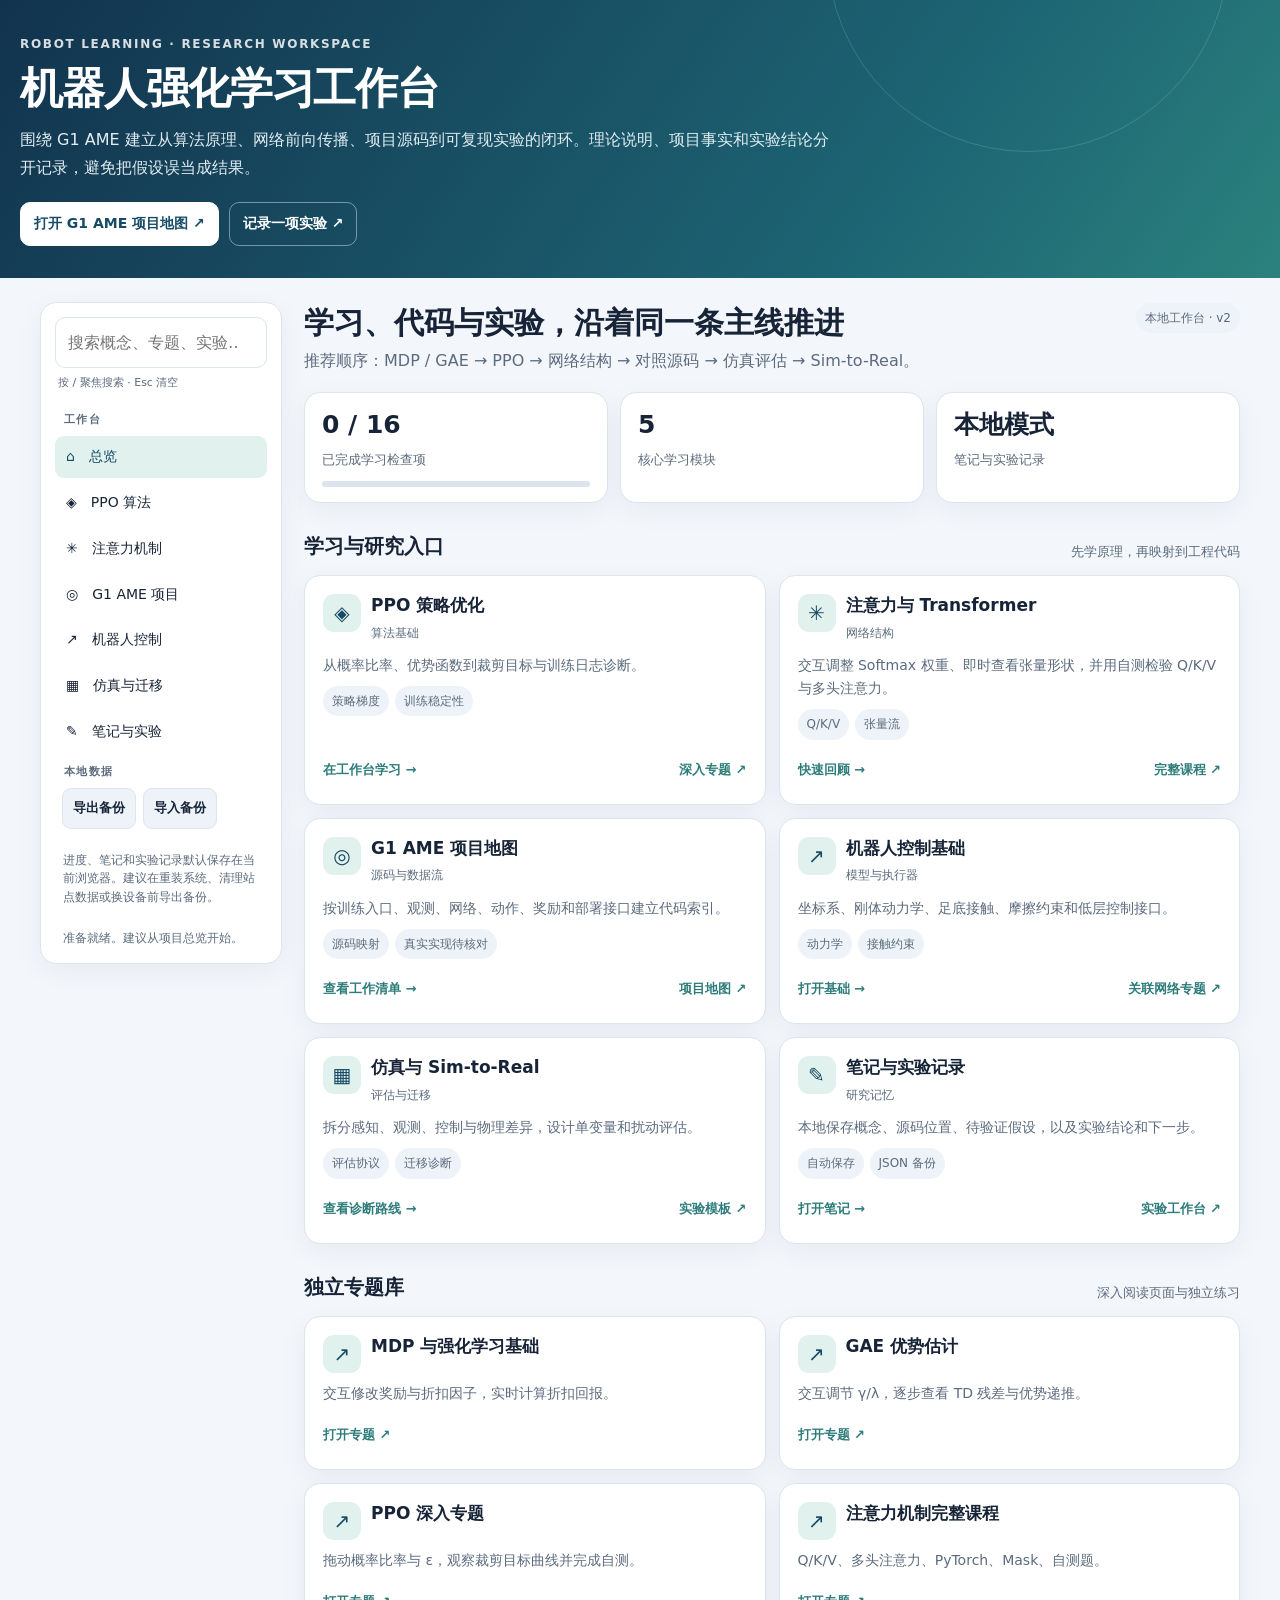
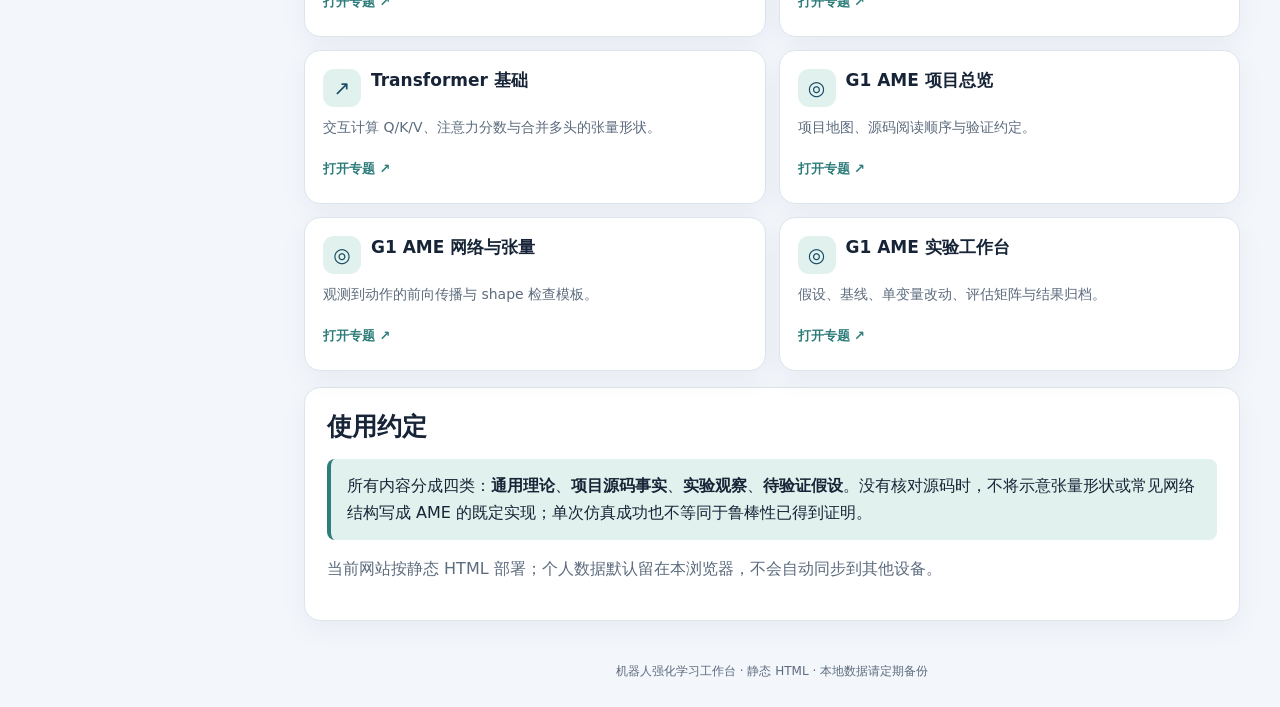
==== commit 6919c2eb: "重构_交互" ====
--- a/index.html
+++ b/index.html
@@ -36,7 +36,7 @@
       <div class="card-top"><div class="icon">◈</div><div><h3>PPO 策略优化</h3><span class="muted" style="font-size:12px">算法基础</span></div></div><p>从概率比率、优势函数到裁剪目标与训练日志诊断。</p><div class="tags"><span class="tag">策略梯度</span><span class="tag">训练稳定性</span></div><div class="card-action"><button data-open="ppo">在工作台学习 →</button><a href="./modules/ppo.html">深入专题 ↗</a></div>
     </article>
     <article class="card" data-terms="attention transformer self attention q k v 多头 注意力 张量 shape token 前向传播">
-      <div class="card-top"><div class="icon">✳</div><div><h3>注意力与 Transformer</h3><span class="muted" style="font-size:12px">网络结构</span></div></div><p>理解 Q/K/V、张量变形、多头注意力，以及在机器人策略中的验证方法。</p><div class="tags"><span class="tag">Q/K/V</span><span class="tag">张量流</span></div><div class="card-action"><button data-open="attention">快速回顾 →</button><a href="./modules/attention.html">完整课程 ↗</a></div>
+      <div class="card-top"><div class="icon">✳</div><div><h3>注意力与 Transformer</h3><span class="muted" style="font-size:12px">网络结构</span></div></div><p>交互调整 Softmax 权重、即时查看张量形状，并用自测检验 Q/K/V 与多头注意力。</p><div class="tags"><span class="tag">Q/K/V</span><span class="tag">张量流</span></div><div class="card-action"><button data-open="attention">快速回顾 →</button><a href="./modules/attention.html">完整课程 ↗</a></div>
     </article>
     <article class="card" data-terms="g1 ame humanoid 项目代码 实验 仓库 policy observation action 网络结构">
       <div class="card-top"><div class="icon">◎</div><div><h3>G1 AME 项目地图</h3><span class="muted" style="font-size:12px">源码与数据流</span></div></div><p>按训练入口、观测、网络、动作、奖励和部署接口建立代码索引。</p><div class="tags"><span class="tag">源码映射</span><span class="tag">真实实现待核对</span></div><div class="card-action"><button data-open="ame">查看工作清单 →</button><a href="./g1-ame/overview.html">项目地图 ↗</a></div>
@@ -78,11 +78,11 @@
 const NOTE_KEYS=['general','ame'];
 const PROGRESS_KEYS=['ppo1','ppo2','ppo3','att1','att2','att3','ame1','ame2','ame3','ame4','ame5','ame6','rob1','rob2','sim1','sim2'];
 const externalModules=[
- {title:'MDP 与强化学习基础',path:'./modules/mdp.html',desc:'状态、动作、转移、奖励、回报和部分可观测问题。',terms:'mdp state action reward transition return value 部分可观测 马尔可夫 决策'},
- {title:'GAE 优势估计',path:'./modules/gae.html',desc:'TD 残差、λ 参数、终止与 timeout 的处理。',terms:'gae advantage td lambda timeout bootstrap 优势 价值'},
- {title:'PPO 深入专题',path:'./modules/ppo.html',desc:'从代理目标到训练日志和代码排查。',terms:'ppo policy clip ratio kl entropy critic'},
+ {title:'MDP 与强化学习基础',path:'./modules/mdp.html',desc:'交互修改奖励与折扣因子，实时计算折扣回报。',terms:'mdp state action reward transition return value 部分可观测 马尔可夫 决策'},
+ {title:'GAE 优势估计',path:'./modules/gae.html',desc:'交互调节 γ/λ，逐步查看 TD 残差与优势递推。',terms:'gae advantage td lambda timeout bootstrap 优势 价值'},
+ {title:'PPO 深入专题',path:'./modules/ppo.html',desc:'拖动概率比率与 ε，观察裁剪目标曲线并完成自测。',terms:'ppo policy clip ratio kl entropy critic'},
  {title:'注意力机制完整课程',path:'./modules/attention.html',desc:'Q/K/V、多头注意力、PyTorch、Mask、自测题。',terms:'attention q k v multihead pytorch mask transformer token'},
- {title:'Transformer 基础',path:'./modules/transformer.html',desc:'Token、位置编码、残差、归一化与时序建模。',terms:'transformer token positional encoding residual layernorm'},
+ {title:'Transformer 基础',path:'./modules/transformer.html',desc:'交互计算 Q/K/V、注意力分数与合并多头的张量形状。',terms:'transformer token positional encoding residual layernorm'},
  {title:'G1 AME 项目总览',path:'./g1-ame/overview.html',desc:'项目地图、源码阅读顺序与验证约定。',terms:'g1 ame repository project source training runner'},
  {title:'G1 AME 网络与张量',path:'./g1-ame/network.html',desc:'观测到动作的前向传播与 shape 检查模板。',terms:'network tensor shape observation action attention flatten'},
  {title:'G1 AME 实验工作台',path:'./g1-ame/experiments.html',desc:'假设、基线、单变量改动、评估矩阵与结果归档。',terms:'experiment baseline ablation seed robustness evaluation'}
